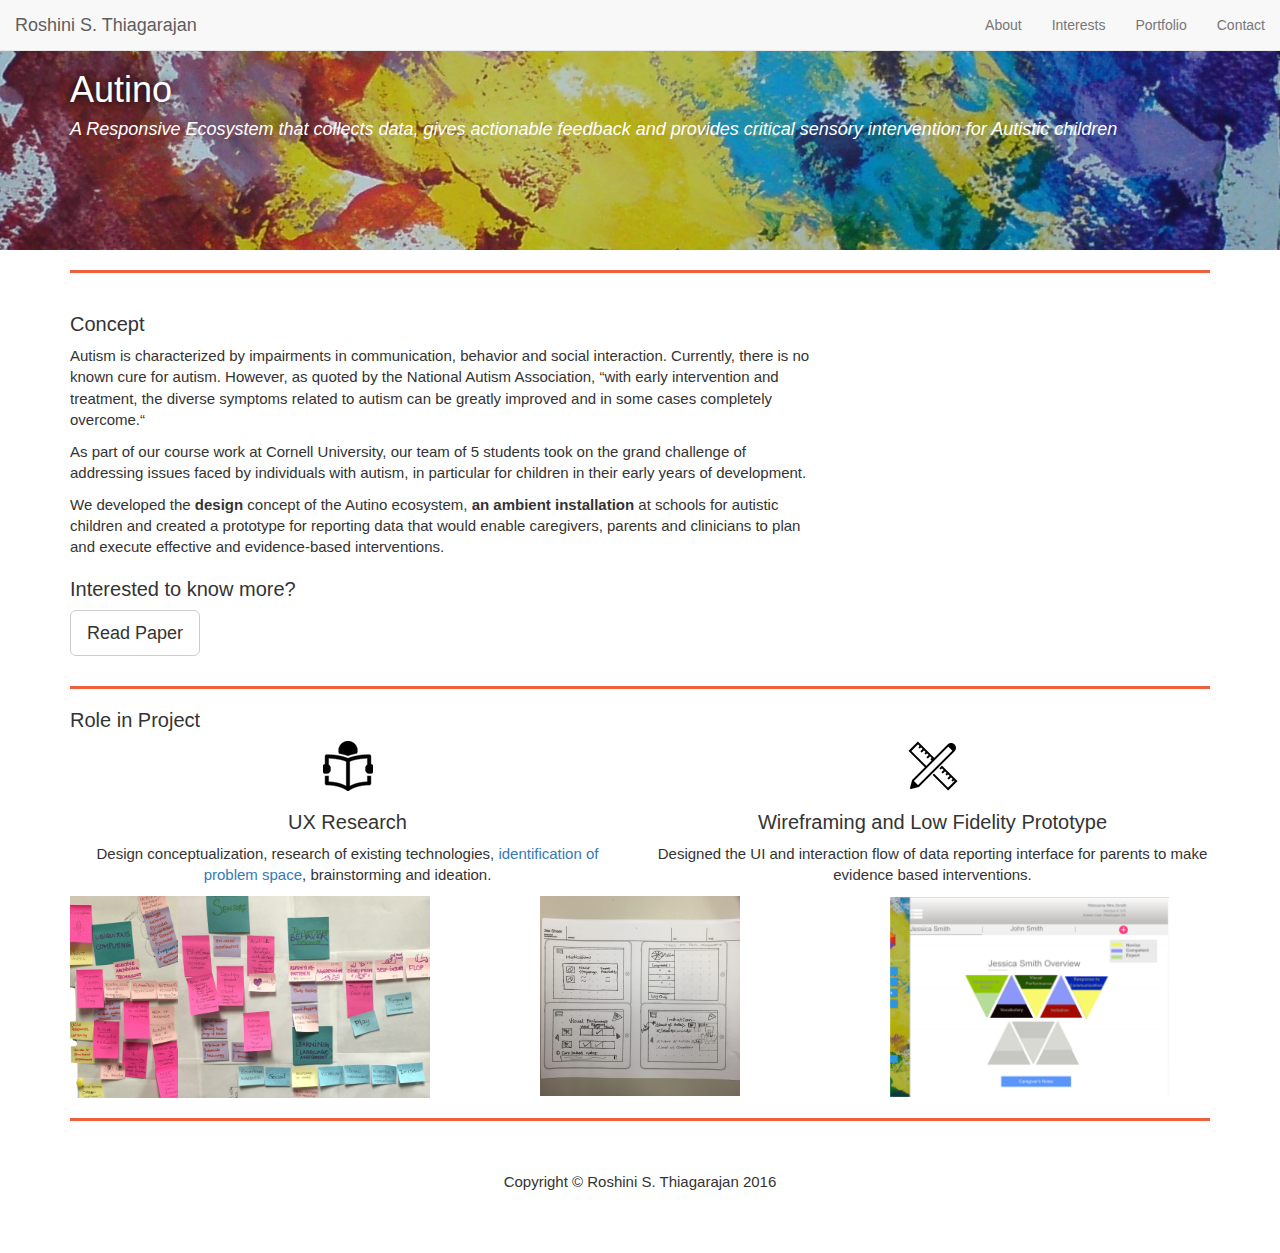
==== autino.html @ d45923f1 "issues with wireframe.jog resolved to sketch.jpg for auction.html" ====
<!DOCTYPE html>
<html lang="en">

<head>

    <meta charset="utf-8">
    <meta http-equiv="X-UA-Compatible" content="IE=edge">
    <meta name="viewport" content="width=device-width, initial-scale=1">
    <meta name="description" content="">
    <meta name="author" content="">

    <title>Autino</title>

    <!-- Bootstrap Core CSS -->
    <link href="css/bootstrap.min.css" rel="stylesheet">

    <!-- Custom CSS -->
    <link href="css/autino.css" rel="stylesheet">

    <!-- Plugin CSS -->
    <link rel="stylesheet" href="css/animate.min.css" type="text/css">


    <!-- HTML5 Shim and Respond.js IE8 support of HTML5 elements and media queries -->
    <!-- WARNING: Respond.js doesn't work if you view the page via file:// -->
    <!--[if lt IE 9]>
        <script src="https://oss.maxcdn.com/libs/html5shiv/3.7.0/html5shiv.js"></script>
        <script src="https://oss.maxcdn.com/libs/respond.js/1.4.2/respond.min.js"></script>
    <![endif]-->

</head>

<script src="js/wow.min.js"></script>
              <script>
              new WOW().init();
              </script>
<body>

    <!-- Navigation -->
    <nav id="mainNav" class="navbar navbar-default navbar-fixed-top">
        <div class="container-fluid">
            <!-- Brand and toggle get grouped for better mobile display -->
            <div class="navbar-header">
                <button type="button" class="navbar-toggle collapsed" data-toggle="collapse" data-target="#bs-example-navbar-collapse-1">
                    <span class="sr-only">Toggle navigation</span>
                    <span class="icon-bar"></span>
                    <span class="icon-bar"></span>
                    <span class="icon-bar"></span>
                </button>
                <a class="navbar-brand page-scroll" href="index.html">Roshini S. Thiagarajan</a>
            </div>

            <!-- Collect the nav links, forms, and other content for toggling -->
            <div class="collapse navbar-collapse" id="bs-example-navbar-collapse-1">
                <ul class="nav navbar-nav navbar-right">
                    <li>
                        <a class="page-scroll" href="index.html#about">About</a>
                    </li>
                    <li>
                        <a class="page-scroll" href="index.html#services">Interests</a>
                    </li>
                    <li>
                        <a class="page-scroll" href="index.html#portfolio">Portfolio</a>
                    </li>
                    <li>
                        <a class="page-scroll" href="index.html#contact">Contact</a>
                    </li>
                </ul>
            </div>
            <!-- /.navbar-collapse -->
        </div>
        <!-- /.container-fluid -->
    </nav>

    <!-- Image Background Page Header -->
    <!-- Note: The background image is set within the business-casual.css file. -->
    <header class="business-header">
        <div class="container">
            <div class="row">
                <div class="col-lg-12">
                    <h1 class="tagline">Autino</h1>
                    <h4 style= "color: white;"> A Responsive Ecosystem that collects data, gives actionable feedback and provides critical sensory intervention for Autistic children</h4>
                </div>
            </div>
        </div>
    </header>

    <!-- Page Content -->
    <div class="container">

        <hr>

        <div class="row">
            <div class="col-sm-8">
                <h2>Concept</h2>
                <p>Autism is characterized by impairments in communication, behavior and social interaction. Currently, there is no known cure for autism. However, as quoted by the National Autism Association, “with early intervention and treatment, the diverse symptoms related to autism can be greatly improved and in some cases completely overcome.“</p>
                <p>As part of our course work at Cornell University, our team of 5 students took on the grand challenge of addressing issues faced by individuals with autism, in particular for children in their early years of development.</p>
                <p>We developed the <b>design</b> concept of the Autino ecosystem, <b>an ambient installation</b> at schools for autistic children and created a prototype for reporting data that would enable caregivers, parents and clinicians to plan and execute effective and evidence-based interventions.</p>

                <h2>Interested to know more?</h2>
                <p>
                    <a class="btn btn-default btn-lg" href="https://drive.google.com/a/cornell.edu/file/d/0B59_p3Ojb1utakxlbmlwWnE3dnc/view">Read Paper</a>
                </p>
            </div>
            <div class="col-sm-4">

                    <iframe id="bg" height = "350" width = "350" src="https://www.youtube.com/embed/zXKN6rI7IVc" frameborder="0" allowfullscreen ></iframe>
            </div>
        </div>


        <!-- /.row -->

        <hr>
                
                <h2>Role in Project</h2>
            
        <div class="row">
            <div class="col-sm-6">
                <img class="img-responsive img-center wow bounceIn"  data-wow-delay=".2s" src="img/portfolio/Reading-104.png" alt="">
                <h3 >UX Research</h3>
                <p style="font-size:15px; text-align:center;">Design conceptualization, research of existing technologies, <a href="https://coggle.it/diagram/Vl3PD5zwfOgyE4Ck">identification of problem space</a>, brainstorming and ideation.</p>
               
            </div>
            <div class="col-sm-6">
                <img class="img-responsive img-center wow bounceIn" data-wow-delay=".2s" src="img/portfolio/Design-50.png" alt="">
                <h3>Wireframing and Low Fidelity Prototype </h3>
                <p style="font-size:15px; text-align:center;">Designed the UI and interaction flow of data reporting interface for parents to make evidence based interventions.</p>
                
            </div>
            <div >
                <div class="col-sm-4">
                     <img class="img-responsive img-center wow fadeIn" data-wow-delay=".1s"  width="400" height="300" data-wow-delay=".2s" src="img/portfolio/PostIts.jpg" alt="">
                </div>
                <div class="col-sm-4">
                    <img class="img-responsive img-center wow fadeIn" data-wow-delay=".1s" width="200" height="200" data-wow-delay=".2s" src="img/portfolio/sketch.jpg" alt="">
                </div>
                <div class="col-sm-4">
                    <img class="img-responsive img-center wow fadeIn" data-wow-delay=".1s" width="280" height="300" data-wow-delay=".2s" src="img/portfolio/LowFidelityPrototype.png" alt="">
                </div>
            </div>
            
             
        </div>
        <!-- /.row -->

        <hr>

        <!-- Footer -->
        <footer>
            <div class="row">
                <div class="col-lg-12 text-center">
                    <p>Copyright &copy; Roshini S. Thiagarajan 2016</p>
                </div>
            </div>
            <!-- /.row -->
        </footer>

    </div>
    <!-- /.container -->

    <!-- jQuery -->
    <script src="js/jquery.js"></script>

    <!-- Bootstrap Core JavaScript -->
    <script src="js/bootstrap.min.js"></script>

</body>

</html>
---- css/autino.css ----
/*!
 * Start Bootstrap - Business Frontpage HTML Template (http://startbootstrap.com)
 * Code licensed under the Apache License v2.0.
 * For details, see http://www.apache.org/licenses/LICENSE-2.0.
 */

body {
    padding-top: 50px; /* Required padding for .navbar-fixed-top. Remove if using .navbar-static-top. Change if height of navigation changes. */
}

/* Header Image Background - Change the URL below to your image path (example: ../images/background.jpg) */

.business-header {
    height: 200px;
    background-image: url(../img/portfolio/artwork1.jpg);
    -webkit-background-size: cover;
    -moz-background-size: cover;
    background-size: cover;
    -o-background-size: cover;
    background-position: 70% 50%; 
}

/* Customize the text color and shadow color and to optimize text legibility. */

.tagline {
    text-shadow: 0 0 10px #000;
    color: #fff;
}

.img-center {
    margin: 0 auto;
}

footer {
    margin: 50px 0;
}

p {
    font-size: 15px;
}

h2{
    font-size: 20px;
}

h3{
    font-size: 20px;
    text-align: center;
}
h4{
    color: #ccc;
    font-style: italic;
}

hr {
    border-color: #f05f40;
    border-width: 3px;
}
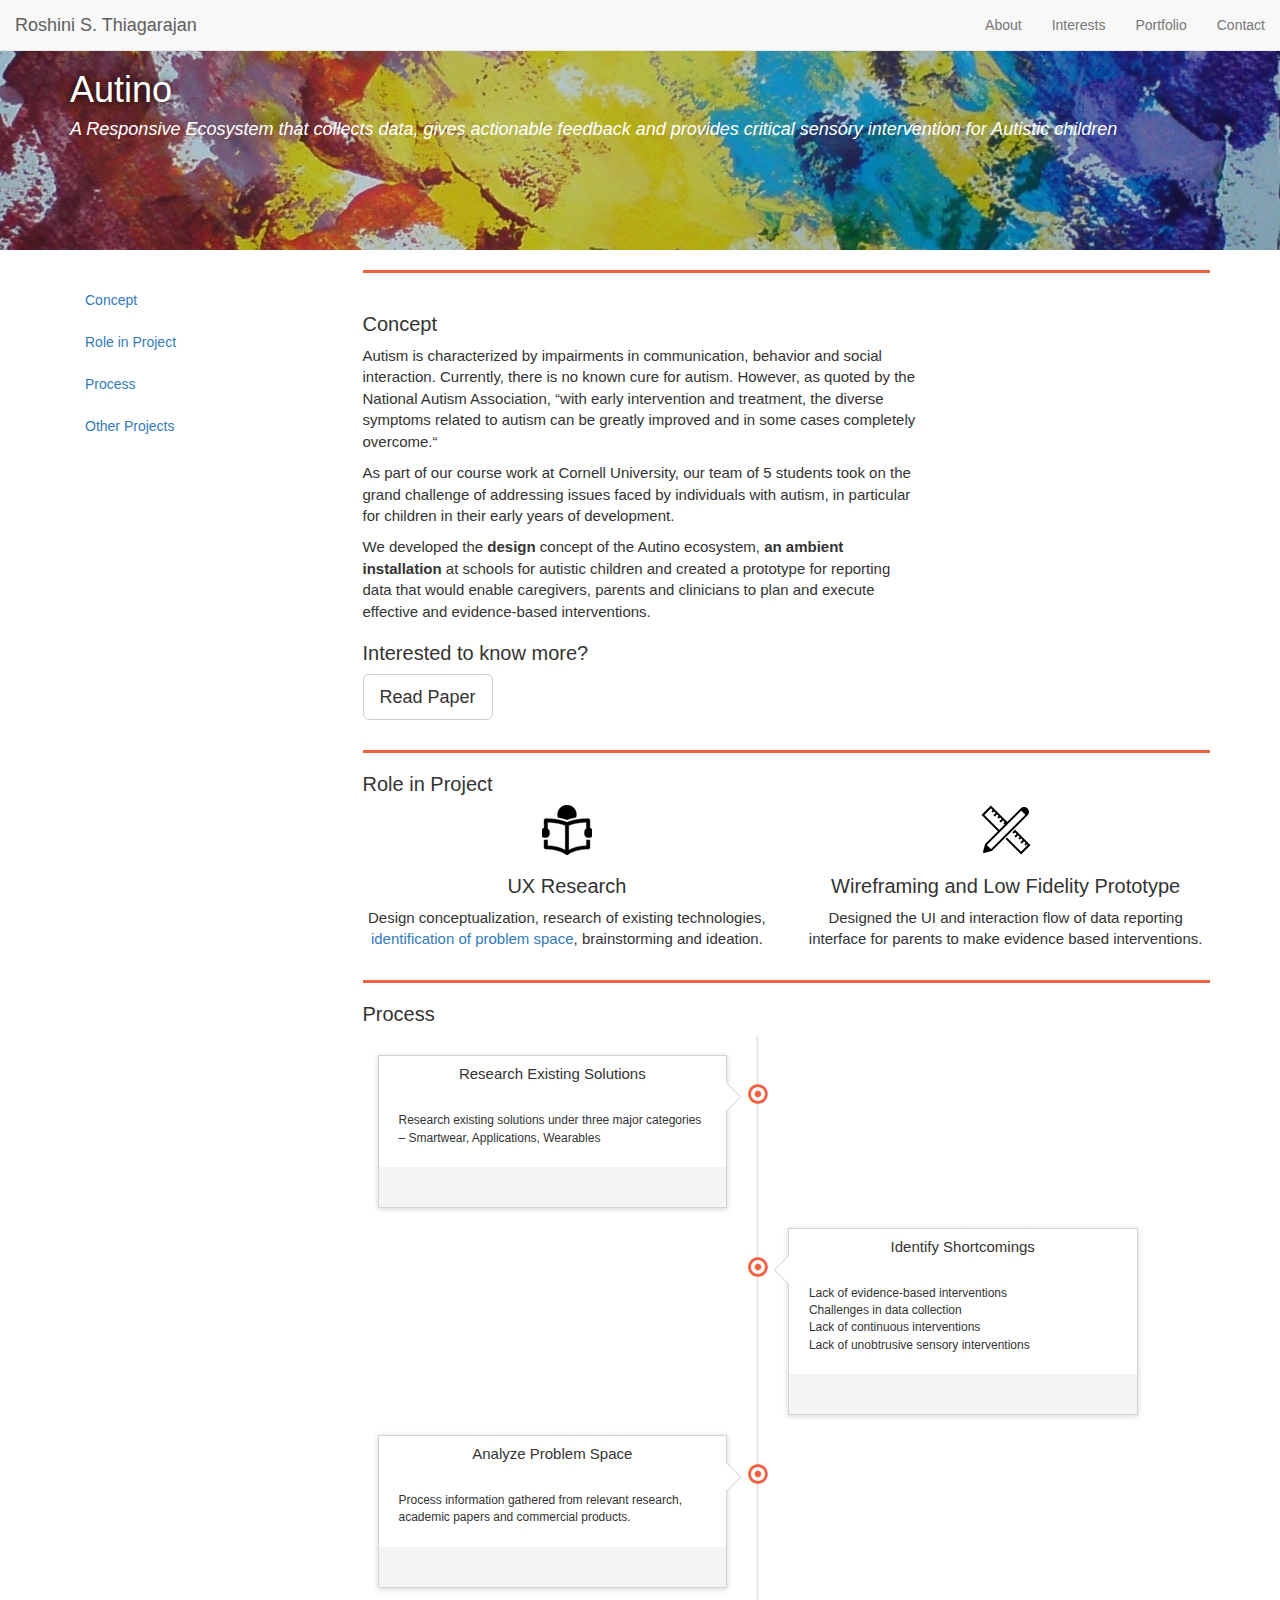
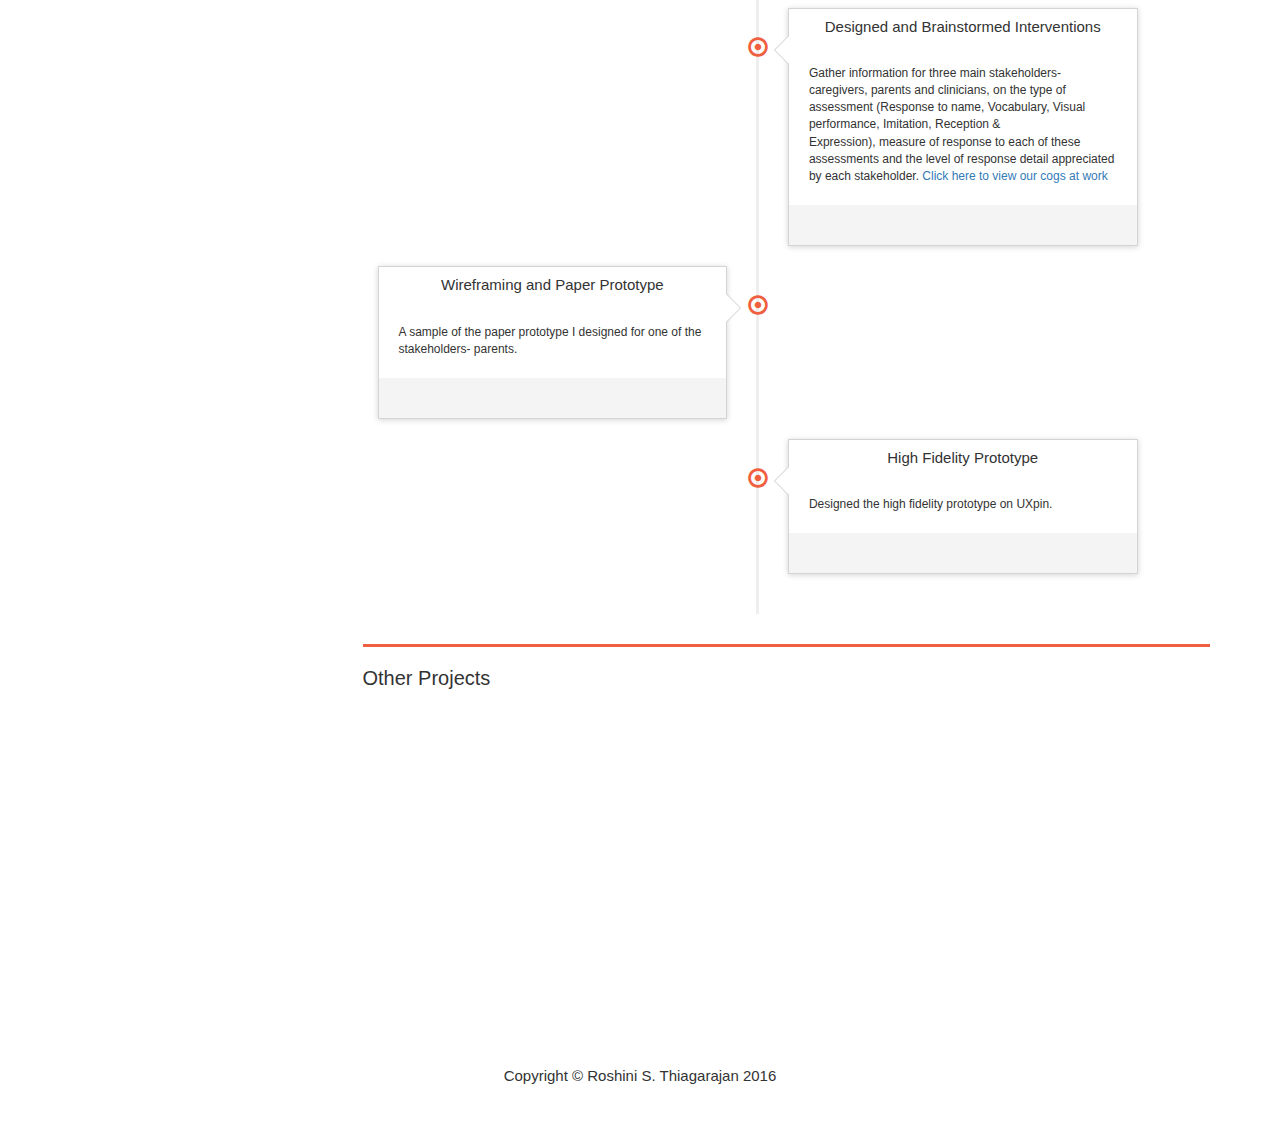
==== commit ea23e376: "Final Changes" ====
--- a/autino.html
+++ b/autino.html
@@ -20,7 +20,7 @@
     <!-- Plugin CSS -->
     <link rel="stylesheet" href="css/animate.min.css" type="text/css">
 
-
+    <link href="css/styles.css" rel="stylesheet">
     <!-- HTML5 Shim and Respond.js IE8 support of HTML5 elements and media queries -->
     <!-- WARNING: Respond.js doesn't work if you view the page via file:// -->
     <!--[if lt IE 9]>
@@ -85,36 +85,42 @@
         </div>
     </header>
 
-    <!-- Page Content -->
-    <div class="container">
-
+ <!--main-->
+<div class="container">
+    <div class="row">
+      <!--left-->
+      <div class="col-md-3" id="leftCol">
+        <ul class="nav nav-stacked" id="sidebar">
+          <li><a href="#sec0">Concept</a></li>
+          <li><a href="#sec1">Role in Project</a></li>
+          <li><a href="#sec2">Process</a></li>
+          <li><a href="#sec3">Other Projects</a></li>
+        </ul>
+      </div><!--/left-->
+      
+      <!--right-->
+      <div class="col-md-9">
         <hr>
-
         <div class="row">
             <div class="col-sm-8">
-                <h2>Concept</h2>
-                <p>Autism is characterized by impairments in communication, behavior and social interaction. Currently, there is no known cure for autism. However, as quoted by the National Autism Association, “with early intervention and treatment, the diverse symptoms related to autism can be greatly improved and in some cases completely overcome.“</p>
-                <p>As part of our course work at Cornell University, our team of 5 students took on the grand challenge of addressing issues faced by individuals with autism, in particular for children in their early years of development.</p>
-                <p>We developed the <b>design</b> concept of the Autino ecosystem, <b>an ambient installation</b> at schools for autistic children and created a prototype for reporting data that would enable caregivers, parents and clinicians to plan and execute effective and evidence-based interventions.</p>
-
-                <h2>Interested to know more?</h2>
-                <p>
-                    <a class="btn btn-default btn-lg" href="https://drive.google.com/a/cornell.edu/file/d/0B59_p3Ojb1utakxlbmlwWnE3dnc/view">Read Paper</a>
-                </p>
-            </div>
-            <div class="col-sm-4">
-
-                    <iframe id="bg" height = "350" width = "350" src="https://www.youtube.com/embed/zXKN6rI7IVc" frameborder="0" allowfullscreen ></iframe>
-            </div>
-        </div>
-
-
-        <!-- /.row -->
-
+                    <h2 id = "sec0">Concept</h2>
+                    <p>Autism is characterized by impairments in communication, behavior and social interaction. Currently, there is no known cure for autism. However, as quoted by the National Autism Association, “with early intervention and treatment, the diverse symptoms related to autism can be greatly improved and in some cases completely overcome.“</p>
+                    <p>As part of our course work at Cornell University, our team of 5 students took on the grand challenge of addressing issues faced by individuals with autism, in particular for children in their early years of development.</p>
+                    <p>We developed the <b>design</b> concept of the Autino ecosystem, <b>an ambient installation</b> at schools for autistic children and created a prototype for reporting data that would enable caregivers, parents and clinicians to plan and execute effective and evidence-based interventions.</p>
+
+                    <h2>Interested to know more?</h2>
+                    <p>
+                        <a class="btn btn-default btn-lg" href="https://drive.google.com/a/cornell.edu/file/d/0B59_p3Ojb1utakxlbmlwWnE3dnc/view">Read Paper</a>
+                    </p>
+                </div>
+                <div class="col-sm-4">
+
+                        <iframe id="bg" height = "250" width = "250" src="https://www.youtube.com/embed/zXKN6rI7IVc" frameborder="0" allowfullscreen ></iframe>
+                </div>
+            </div>
         <hr>
-                
-                <h2>Role in Project</h2>
-            
+    
+        <h2 id="sec1">Role in Project</h2>
         <div class="row">
             <div class="col-sm-6">
                 <img class="img-responsive img-center wow bounceIn"  data-wow-delay=".2s" src="img/portfolio/Reading-104.png" alt="">
@@ -128,7 +134,7 @@
                 <p style="font-size:15px; text-align:center;">Designed the UI and interaction flow of data reporting interface for parents to make evidence based interventions.</p>
                 
             </div>
-            <div >
+<!--             <div >
                 <div class="col-sm-4">
                      <img class="img-responsive img-center wow fadeIn" data-wow-delay=".1s"  width="400" height="300" data-wow-delay=".2s" src="img/portfolio/PostIts.jpg" alt="">
                 </div>
@@ -138,15 +144,228 @@
                 <div class="col-sm-4">
                     <img class="img-responsive img-center wow fadeIn" data-wow-delay=".1s" width="280" height="300" data-wow-delay=".2s" src="img/portfolio/LowFidelityPrototype.png" alt="">
                 </div>
-            </div>
-            
-             
-        </div>
-        <!-- /.row -->
-
+            </div> -->
+        </div>
+        
         <hr>
-
-        <!-- Footer -->
+        
+        <h2 id="sec2">Process</h2>
+
+        <div class="container">
+    <ul class="timeline col-sm-8">
+        <li>
+
+          <div class="timeline-badge primary"><a><i class="glyphicon glyphicon-record" rel="tooltip" title="11 hours ago via Twitter" id=""></i></a></div>
+          <div class="timeline-panel">
+            <div class="timeline-heading">
+                <h5>Research Existing Solutions</h5>
+            </div>
+            <div class="timeline-body">
+              <p style = "font-size: 12px;">Research existing solutions under three major categories – Smartwear, Applications, Wearables</p>
+              
+            </div>
+            
+            <div class="timeline-footer">
+            </div>
+          </div>
+
+          <div class="col-xs-12 col-sm-6 col-lg-6">
+             <img src="img/autino/Existing-Tech.jpg" class="img-responsive wow bounceInRight " data-wow-delay=".2s" alt="" style="PADDING-LEFT: 51px; PADDING-RIGHT: 5px; PADDING-TOP: 5px; PADDING-BOTTOM: 5px">
+        </div>
+        
+        </li>
+        
+        <li  class="timeline-inverted">
+          <div class="timeline-badge primary"><a><i class="glyphicon glyphicon-record invert" rel="tooltip" title="11 hours ago via Twitter" id=""></i></a></div>
+          <div class="timeline-panel">
+            <div class="timeline-heading">
+              <h5>Identify Shortcomings</h5>
+              
+            </div>
+            <div class="timeline-body">
+              <p style = "font-size: 12px;">Lack of evidence-based interventions <br>
+                    Challenges in data collection<br>
+                    Lack of continuous interventions<br>
+                    Lack of unobtrusive sensory interventions</p>
+            </div>
+            
+            <div class="timeline-footer">
+            </div>
+          </div>
+        </li>
+        <li>
+          <div class="timeline-badge primary"><a><i class="glyphicon glyphicon-record" rel="tooltip" title="11 hours ago via Twitter" id=""></i></a></div>
+          <div class="timeline-panel">
+            <div class="timeline-heading">
+              <h5>Analyze Problem Space</h5>
+              
+            </div>
+            <div class="timeline-body">
+              <p style = "font-size: 12px;">Process information gathered from relevant research, academic papers and commercial products.
+            </p>
+              
+            </div>
+            
+            <div class="timeline-footer">
+            </div>
+          </div>
+          <div class="col-xs-12 col-sm-6 col-lg-6">
+             <img src="img/autino/Brainstorm.jpg" class="img-responsive wow bounceInRight " data-wow-delay=".2s" alt="" style="PADDING-LEFT: 51px; PADDING-RIGHT: 5px; PADDING-TOP: 5px; PADDING-BOTTOM: 5px">
+        </div>
+        </li>
+        
+        <li  class="timeline-inverted">
+ 
+          <div class="timeline-badge primary"><a><i class="glyphicon glyphicon-record invert" rel="tooltip" title="11 hours ago via Twitter" id=""></i></a></div>
+          <div class="timeline-panel">
+            <div class="timeline-heading">
+              <h5>Designed and Brainstormed Interventions</h5>
+              
+            </div>
+            <div class="timeline-body">
+              <p style = "font-size: 12px;">Gather information for three main stakeholders- caregivers, parents and clinicians, on the type of assessment (Response to name, Vocabulary, Visual performance, Imitation, Reception &amp; Expression),&nbsp;measure of response to each of these assessments and the level of response detail appreciated by&nbsp;each stakeholder. <a href="https://coggle.it/diagram/Vl3PD5zwfOgyE4Ck" target="_blank">Click here to view our cogs at work</a></p>
+              
+            </div>
+            
+            <div class="timeline-footer">
+            </div>
+          </div>
+
+        </li>
+        <li>
+          <div class="timeline-badge primary"><a><i class="glyphicon glyphicon-record" rel="tooltip" title="11 hours ago via Twitter" id=""></i></a></div>
+          <div class="timeline-panel">
+            <div class="timeline-heading">
+              <h5>Wireframing and Paper Prototype</h5>
+            </div>
+            <div class="timeline-body">
+              <p style = "font-size: 12px;">A sample of the paper prototype I designed for one of the stakeholders- parents.</p>
+            </div>
+            
+            <div class="timeline-footer">
+            </div>
+          </div>
+          <div class="col-xs-12 col-sm-6 col-lg-6">
+             <img src="img/autino/Wireframe.jpg" class="img-responsive wow bounceInRight " data-wow-delay=".2s" alt="" style="PADDING-LEFT: 51px; PADDING-RIGHT: 5px; PADDING-TOP: 5px; PADDING-BOTTOM: 5px">
+        </div>
+        </li>
+
+         <li  class="timeline-inverted">
+ 
+          <div class="timeline-badge primary"><a><i class="glyphicon glyphicon-record invert" rel="tooltip" title="11 hours ago via Twitter" id=""></i></a></div>
+          <div class="timeline-panel">
+            <div class="timeline-heading">
+              <h5>High Fidelity Prototype</h5>
+              
+            </div>
+            <div class="timeline-body">
+              <p style = "font-size: 12px;">Designed the high fidelity prototype on UXpin.</p>
+              
+            </div>
+            
+            <div class="timeline-footer">
+            </div>
+          </div>
+
+          <div class="col-xs-12 col-sm-6 col-lg-6">
+             <img src="img/autino/Parents01.png" class="img-responsive wow bounceInRight " data-wow-delay=".2s" alt="" style="PADDING-LEFT: 51px; PADDING-RIGHT: 30px; PADDING-TOP: 5px; PADDING-BOTTOM: 5px">
+        </div>
+
+        </li>
+        
+    </ul>
+</div>
+        
+        <hr>
+        
+        <h2 id="sec3">Other Projects</h2>
+       <div class="container-fluid">
+            <div class="row no-gutter">
+                <div class="col-xs-4 col-sm-4 col-md-4 col-lg-4">
+                    <a href="energySense.html" class="portfolio-box">
+                        <img  src="img/portfolio/Logo.png" class="img-responsive wow fadeIn" data-wow-delay=".1s"alt="">
+                        <div class="portfolio-box-caption">
+                            <div class="portfolio-box-caption-content">
+                                <div class="project-category text-faded" style = "font-size: 15px;">
+                                    iOS Development
+                                </div>
+                                <div class="project-name" style = "font-size: 15px;">
+                                    Energy Sense
+                                </div>
+                            </div>
+                        </div>
+                    </a>
+                </div>
+                <div class="col-xs-4 col-sm-4 col-md-4 col-lg-4">
+                    <a href="ffsiYoutube.html" class="portfolio-box">
+                        <img height="100" src="img/portfolio/YouTube-logo-full_color.png" class="img-responsive wow fadeIn" data-wow-delay=".1s" alt="">
+                        <div class="portfolio-box-caption">
+                            <div class="portfolio-box-caption-content">
+                                <div class="project-category text-faded" style = "font-size: 15px;">
+                                    UX Research
+                                </div>
+                                <div class="project-name" style = "font-size: 15px;">
+                                    Analysis of Youtube
+                                </div>
+                            </div>
+                        </div>
+                    </a>
+                </div>
+                
+                <div class="col-xs-4 col-sm-4 col-md-4 col-lg-4">
+                    <a href="moonlight.html" class="portfolio-box">
+                        <img height="100" src="img/portfolio/moonlightProj.png" class="img-responsive wow fadeIn" data-wow-delay=".1s" alt="">
+                        <div class="portfolio-box-caption">
+                            <div class="portfolio-box-caption-content">
+                                <div class="project-category text-faded" style = "font-size: 15px;">
+                                    Android Development
+                                </div>
+                                <div class="project-name" style = "font-size: 15px;">
+                                    Moonlight
+                                </div>
+                            </div>
+                        </div>
+                    </a>
+                </div>
+                <div class="col-xs-4 col-sm-4 col-md-4 col-lg-4">
+                    <a href="autino.html" class="portfolio-box">
+                        <img height="100"src="img/portfolio/AutinoLogo.png" class="img-responsive wow fadeIn displayed" data-wow-delay=".1s" alt="">
+                        <div class="portfolio-box-caption">
+                            <div class="portfolio-box-caption-content">
+                                <div class="project-category text-faded" style = "font-size: 15px;">
+                                    UI/UX Design and Research
+                                </div>
+                                <div class="project-name" style = "font-size: 15px;">
+                                    Autino
+                                </div>
+                            </div>
+                        </div>
+                    </a>
+                </div>
+                 <div class="col-xs-4 col-sm-4 col-md-4 col-lg-4">
+                    <a href="sats.html" class="portfolio-box">
+                        <img height="100"src="img/portfolio/SATSimage.png" class="img-responsive wow fadeIn" data-wow-delay=".1s" alt="" >
+                        <div class="portfolio-box-caption">
+                            <div class="portfolio-box-caption-content">
+                                <div class="project-category text-faded" style = "font-size: 15px;">
+                                    Web Development
+                                </div>
+                                <div class="project-name" style = "font-size: 15px;">
+                                    SATS
+                                </div>
+                            </div>
+                        </div>
+                    </a>
+                </div>
+            </div>
+        </div>
+    </section>
+
+        
+
+        </div><!--/right-->
+    </div><!--/row-->
+    <!-- Footer -->
         <footer>
             <div class="row">
                 <div class="col-lg-12 text-center">
@@ -155,16 +374,13 @@
             </div>
             <!-- /.row -->
         </footer>
-
-    </div>
-    <!-- /.container -->
-
-    <!-- jQuery -->
-    <script src="js/jquery.js"></script>
-
-    <!-- Bootstrap Core JavaScript -->
-    <script src="js/bootstrap.min.js"></script>
-
-</body>
-
+</div><!--/container-->
+
+
+
+    <!-- script references -->
+        <script src="//ajax.googleapis.com/ajax/libs/jquery/2.0.2/jquery.min.js"></script>
+        <script src="js/bootstrap.min.js"></script>
+        <script src="js/scripts.js"></script>
+    </body>
 </html>
--- a/css/autino.css
+++ b/css/autino.css
@@ -51,7 +51,11 @@
     color: #ccc;
     font-style: italic;
 }
-
+h5{
+    font-size: 20px;
+    text-align: center;
+    font-size: 15px;
+}
 hr {
     border-color: #f05f40;
     border-width: 3px;
--- a/css/styles.css
+++ b/css/styles.css
@@ -0,0 +1,333 @@
+/*
+A Bootstrap 3.1 affix sidebar template
+from http://bootply.com
+
+This CSS code should follow the 'bootstrap.css'
+in your HTML file.
+
+license: MIT
+author: bootply.com
+*/
+
+body {
+ padding-top:50px;
+}
+
+#masthead { 
+ min-height:250px;
+}
+
+#masthead h1 {
+ font-size: 30px;
+ line-height: 1;
+ padding-top:20px;
+}
+
+#masthead .well {
+ margin-top:8%;
+}
+
+@media screen and (min-width: 768px) {
+  #masthead h1 {
+    font-size: 50px;
+  }
+}
+
+.navbar-bright {
+ background-color:#111155;
+ color:#fff;
+}
+
+.affix-top,.affix{
+ position: static;
+}
+
+@media (min-width: 979px) {
+  #sidebar.affix-top {
+    position: static;
+  	margin-top:30px;
+  	width:228px;
+  }
+  
+  #sidebar.affix {
+    position: fixed;
+    top:70px;
+    width:228px;
+  }
+}
+
+#sidebar li.active {
+  border:0 #eee solid;
+  border-right-width:5px;
+}
+
+.timeline {
+  list-style: none;
+  padding: 20px 0 20px;
+  position: relative;
+}
+.timeline:before {
+  top: 0;
+  bottom: 0;
+  position: absolute;
+  content: " ";
+  width: 3px;
+  background-color: #eeeeee;
+  left: 50%;
+  margin-left: -1.5px;
+}
+.timeline > li {
+  margin-bottom: 20px;
+  position: relative;
+}
+.timeline > li:before,
+.timeline > li:after {
+  content: " ";
+  display: table;
+}
+.timeline > li:after {
+  clear: both;
+}
+.timeline > li:before,
+.timeline > li:after {
+  content: " ";
+  display: table;
+}
+.timeline > li:after {
+  clear: both;
+}
+.timeline > li > .timeline-panel {
+  width: 46%;
+  float: left;
+  border: 1px solid #d4d4d4;
+  /*border-radius: 2px;*/
+  /*padding: 20px;*/
+  position: relative;
+  -webkit-box-shadow: 0 1px 6px rgba(0, 0, 0, 0.175);
+  box-shadow: 0 1px 6px rgba(0, 0, 0, 0.175);
+}
+
+.timeline > li > .timeline-panel:before {
+  position: absolute;
+  top: 26px;
+  right: -15px;
+  display: inline-block;
+  border-top: 15px solid transparent;
+  border-left: 15px solid #ccc;
+  border-right: 0 solid #ccc;
+  border-bottom: 15px solid transparent;
+  content: " ";
+}
+.timeline > li > .timeline-panel:after {
+  position: absolute;
+  top: 27px;
+  right: -14px;
+  display: inline-block;
+  border-top: 14px solid transparent;
+  border-left: 14px solid #fff;
+  border-right: 0 solid #fff;
+  border-bottom: 14px solid transparent;
+  content: " ";
+}
+.timeline > li > .timeline-badge {
+  color: #f05f40;
+  width: 24px;
+  height: 24px;
+  line-height: 50px;
+  font-size: 1.4em;
+  text-align: center;
+  position: absolute;
+  top: 16px;
+  left: 50%;
+  margin-left: -12px;
+  /*background-color: #999999;*/
+  z-index: 100;
+  /*
+  border-top-right-radius: 50%;
+  border-top-left-radius: 50%;
+  border-bottom-right-radius: 50%;
+  border-bottom-left-radius: 50%;
+  */
+}
+.timeline > li.timeline-inverted > .timeline-panel {
+  float: right;
+}
+.timeline > li.timeline-inverted > .timeline-panel:before {
+  border-left-width: 0;
+  border-right-width: 15px;
+  left: -15px;
+  right: auto;
+}
+.timeline > li.timeline-inverted > .timeline-panel:after {
+  border-left-width: 0;
+  border-right-width: 14px;
+  left: -14px;
+  right: auto;
+}
+.timeline-badge > a {
+  color: #f05f40 !important;
+}
+.timeline-badge a:hover {
+  color: #FF531F !important;
+}
+.timeline-title {
+  margin-top: 0;
+  color: inherit;
+}
+.timeline-body > p,
+.timeline-body > ul {
+    padding:20px;
+    margin-bottom: 0;
+}
+.timeline-body > p + p {
+  margin-top: 5px;
+}
+.timeline-footer{
+    padding:20px;
+    background-color:#f4f4f4;
+}
+.timeline-footer > a{
+    cursor: pointer;
+    text-decoration: none;
+}
+.tooltip{
+
+    position:absolute;
+    z-index:1020;
+    display:block;
+    visibility:visible;
+    padding:5px;
+    font-size:11px;
+    opacity:0;
+    filter:alpha(opacity=0);
+    
+}
+.tooltip.in{
+    /*opacity:0;
+    filter:alpha(opacity=80);*/
+    
+}
+.tooltip.top{
+    margin-top:-2px;
+}
+.tooltip.right{
+    margin-left:2px;
+}
+.tooltip.bottom{
+    margin-top:2px;
+}
+.tooltip.left{
+    margin-left:-2px;
+}
+.tooltip.top .tooltip-arrow{
+    bottom:0;
+    left:0;
+    margin-left:0;
+    border-left:0 solid transparent;
+    border-right:5px solid transparent;
+    border-top:0 solid #000;
+}
+.tooltip.left .tooltip-arrow{
+    bottom:0;
+    left:0;
+    margin-left:0;
+    border-left:0 solid transparent;
+    border-right:5px solid transparent;
+    border-top:0 solid #000;
+}
+.tooltip.bottom .tooltip-arrow{
+    bottom:0;
+    left:0;
+    margin-left:0;
+    border-left:0 solid transparent;
+    border-right:5px solid transparent;
+    border-top:0 solid #000;
+}
+.tooltip.right .tooltip-arrow{
+    bottom:0;
+    left:0;
+    margin-left:0;
+    border-left:0 solid transparent;
+    border-right:5px solid transparent;
+    border-top:0 solid #000;
+}
+.tooltip-inner{
+    width:200px;
+    padding:3px 8px;
+    color:#fff;
+    text-align:center;
+    text-decoration:none;
+    background-color:#FF531F;
+    -webkit-border-radius:0px;
+    -moz-border-radius:0px;
+    border-radius:0px;
+}
+.tooltip-arrow{
+    position:absolute;
+    width:0;
+    height:0;
+}
+
+.service-box p {
+    margin-bottom: 0;
+}
+
+.portfolio-box {
+    display: block;
+    position: relative;
+    margin: 0 auto;
+    max-width: 650px;
+}
+
+.portfolio-box .portfolio-box-caption {
+    display: block;
+    position: absolute;
+    bottom: 0;
+    width: 100%;
+    height: 100%;
+    text-align: center;
+    color: #fff;
+    opacity: 0;
+    background: rgba(240,95,64,.9);
+    -webkit-transition: all .35s;
+    -moz-transition: all .35s;
+    transition: all .35s;
+}
+
+.portfolio-box .portfolio-box-caption .portfolio-box-caption-content {
+    position: absolute;
+    top: 50%;
+    width: 100%;
+    text-align: center;
+    transform: translateY(-50%);
+}
+
+.portfolio-box .portfolio-box-caption .portfolio-box-caption-content .project-category,
+.portfolio-box .portfolio-box-caption .portfolio-box-caption-content .project-name {
+    padding: 0 15px;
+    font-family: 'Open Sans','Helvetica Neue',Arial,sans-serif;
+}
+
+.portfolio-box .portfolio-box-caption .portfolio-box-caption-content .project-category {
+    text-transform: uppercase;
+    font-size: 10px;
+    font-weight: 600;
+}
+
+.portfolio-box .portfolio-box-caption .portfolio-box-caption-content .project-name {
+    font-size: 18px;
+}
+
+.portfolio-box:hover .portfolio-box-caption {
+    opacity: 1;
+}
+
+@media(min-width:768px) {
+    .portfolio-box .portfolio-box-caption .portfolio-box-caption-content .project-category {
+        font-size: 16px;
+    }
+
+    .portfolio-box .portfolio-box-caption .portfolio-box-caption-content .project-name {
+        font-size: 22px;
+    }
+}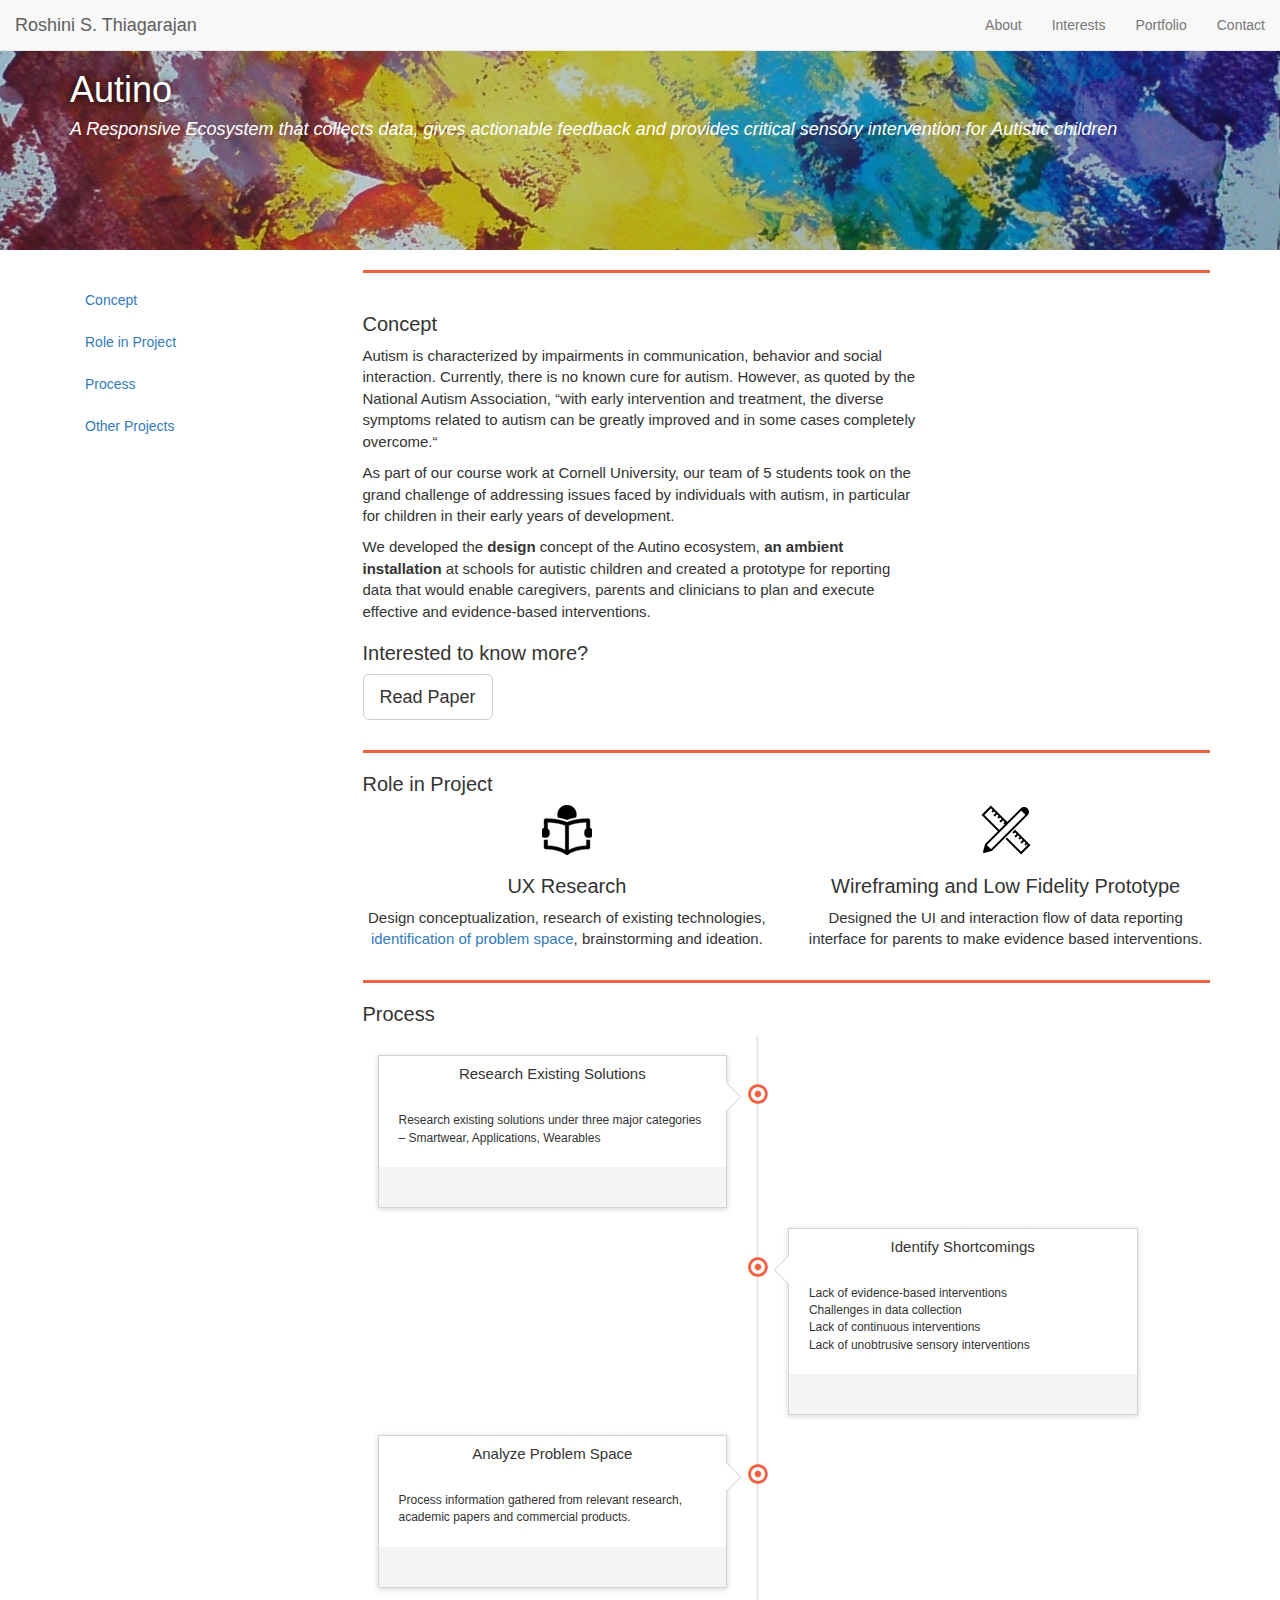
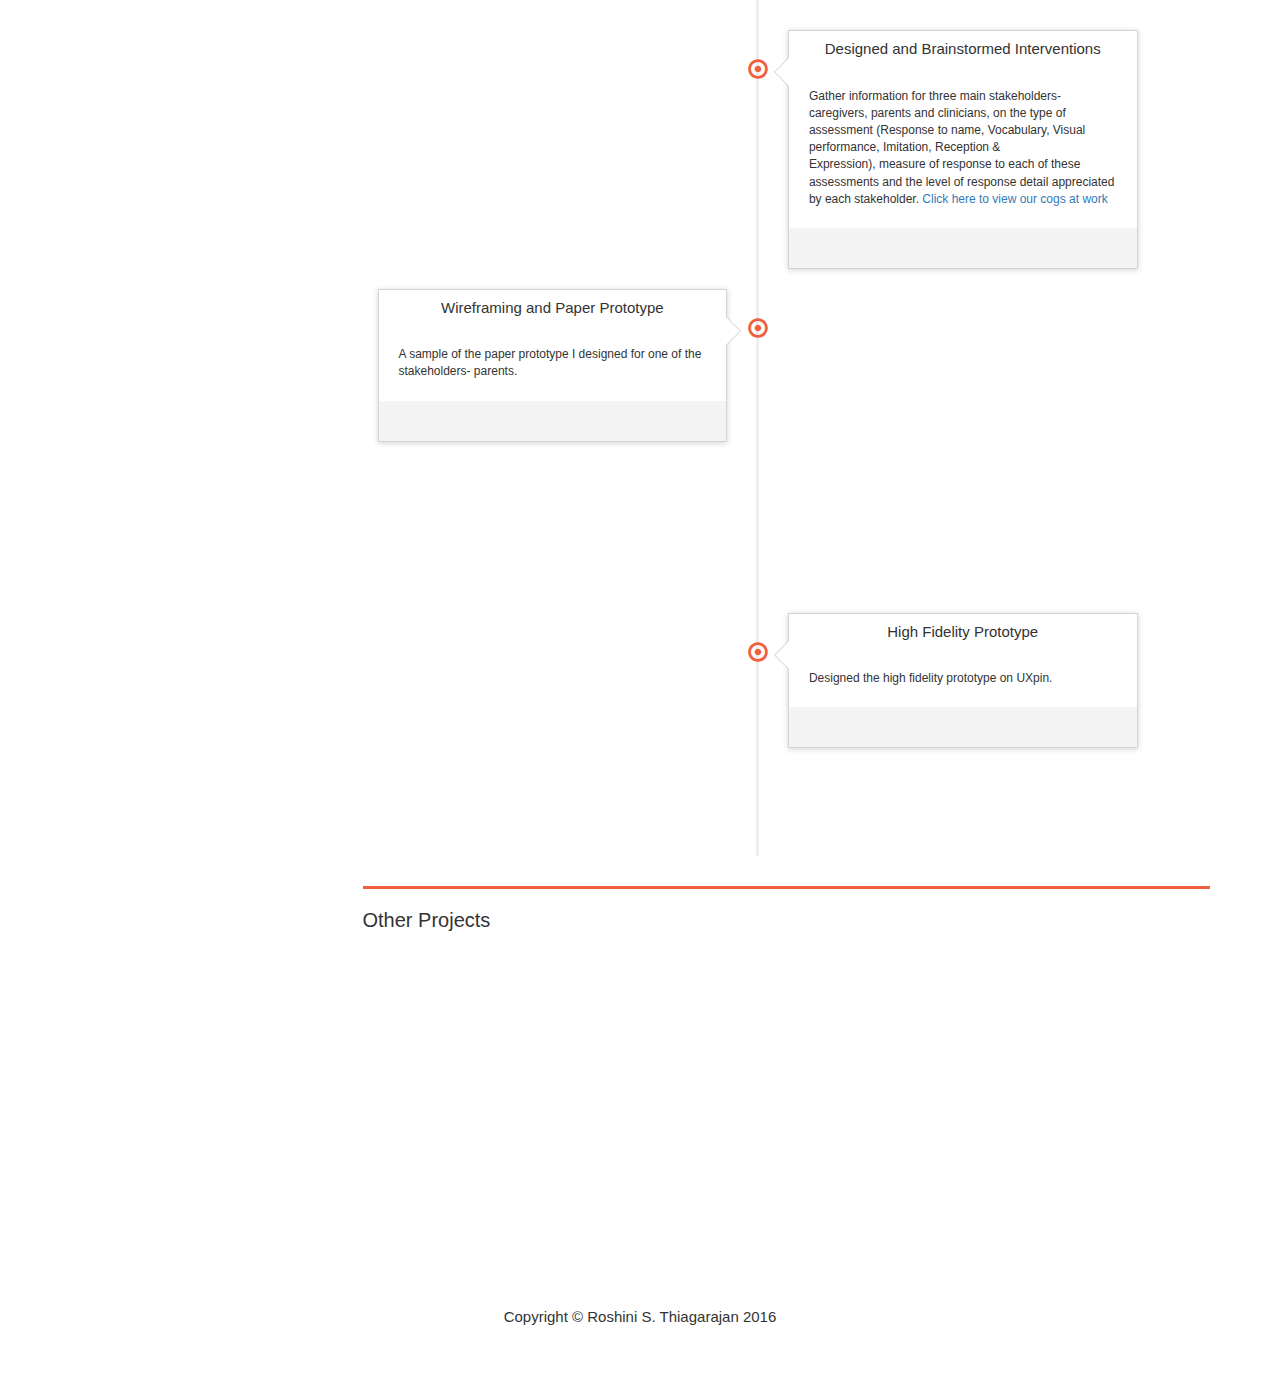
==== commit 475b9797: "autino to Autino" ====
--- a/autino.html
+++ b/autino.html
@@ -170,7 +170,7 @@
           </div>
 
           <div class="col-xs-12 col-sm-6 col-lg-6">
-             <img src="img/autino/Existing-Tech.jpg" class="img-responsive wow bounceInRight " data-wow-delay=".2s" alt="" style="PADDING-LEFT: 51px; PADDING-RIGHT: 5px; PADDING-TOP: 5px; PADDING-BOTTOM: 5px">
+             <img src="img/Autino/Existing-Tech.jpg" class="img-responsive wow bounceInRight " data-wow-delay=".2s" alt="" style="PADDING-LEFT: 51px; PADDING-RIGHT: 5px; PADDING-TOP: 5px; PADDING-BOTTOM: 5px">
         </div>
         
         </li>
@@ -210,7 +210,7 @@
             </div>
           </div>
           <div class="col-xs-12 col-sm-6 col-lg-6">
-             <img src="img/autino/Brainstorm.jpg" class="img-responsive wow bounceInRight " data-wow-delay=".2s" alt="" style="PADDING-LEFT: 51px; PADDING-RIGHT: 5px; PADDING-TOP: 5px; PADDING-BOTTOM: 5px">
+             <img src="img/Autino/Brainstorm.jpg" class="img-responsive wow bounceInRight " data-wow-delay=".2s" alt="" style="PADDING-LEFT: 51px; PADDING-RIGHT: 5px; PADDING-TOP: 5px; PADDING-BOTTOM: 5px">
         </div>
         </li>
         
@@ -246,7 +246,7 @@
             </div>
           </div>
           <div class="col-xs-12 col-sm-6 col-lg-6">
-             <img src="img/autino/Wireframe.jpg" class="img-responsive wow bounceInRight " data-wow-delay=".2s" alt="" style="PADDING-LEFT: 51px; PADDING-RIGHT: 5px; PADDING-TOP: 5px; PADDING-BOTTOM: 5px">
+             <img src="img/Autino/Wireframe.jpg" class="img-responsive wow bounceInRight " data-wow-delay=".2s" alt="" style="PADDING-LEFT: 51px; PADDING-RIGHT: 5px; PADDING-TOP: 5px; PADDING-BOTTOM: 5px">
         </div>
         </li>
 
@@ -268,7 +268,7 @@
           </div>
 
           <div class="col-xs-12 col-sm-6 col-lg-6">
-             <img src="img/autino/Parents01.png" class="img-responsive wow bounceInRight " data-wow-delay=".2s" alt="" style="PADDING-LEFT: 51px; PADDING-RIGHT: 30px; PADDING-TOP: 5px; PADDING-BOTTOM: 5px">
+             <img src="img/Autino/Parents01.png" class="img-responsive wow bounceInRight " data-wow-delay=".2s" alt="" style="PADDING-LEFT: 51px; PADDING-RIGHT: 30px; PADDING-TOP: 5px; PADDING-BOTTOM: 5px">
         </div>
 
         </li>
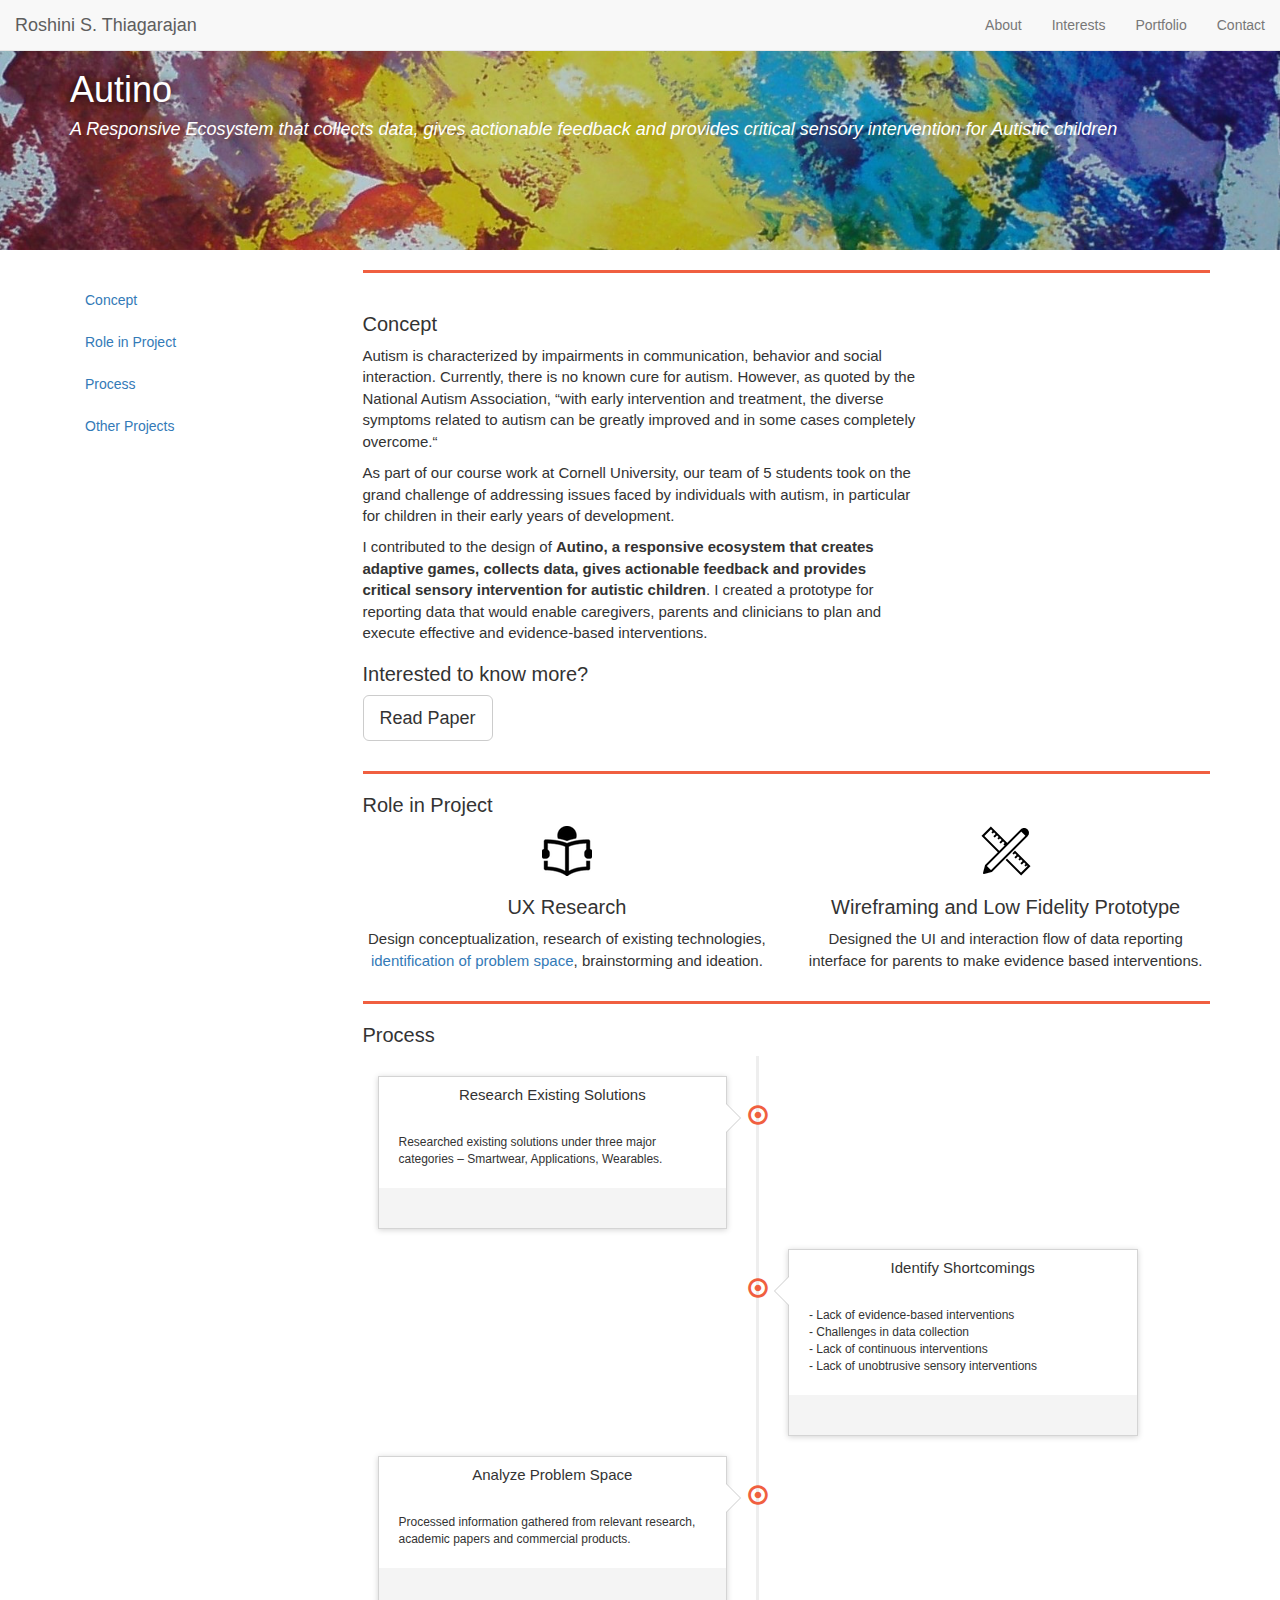
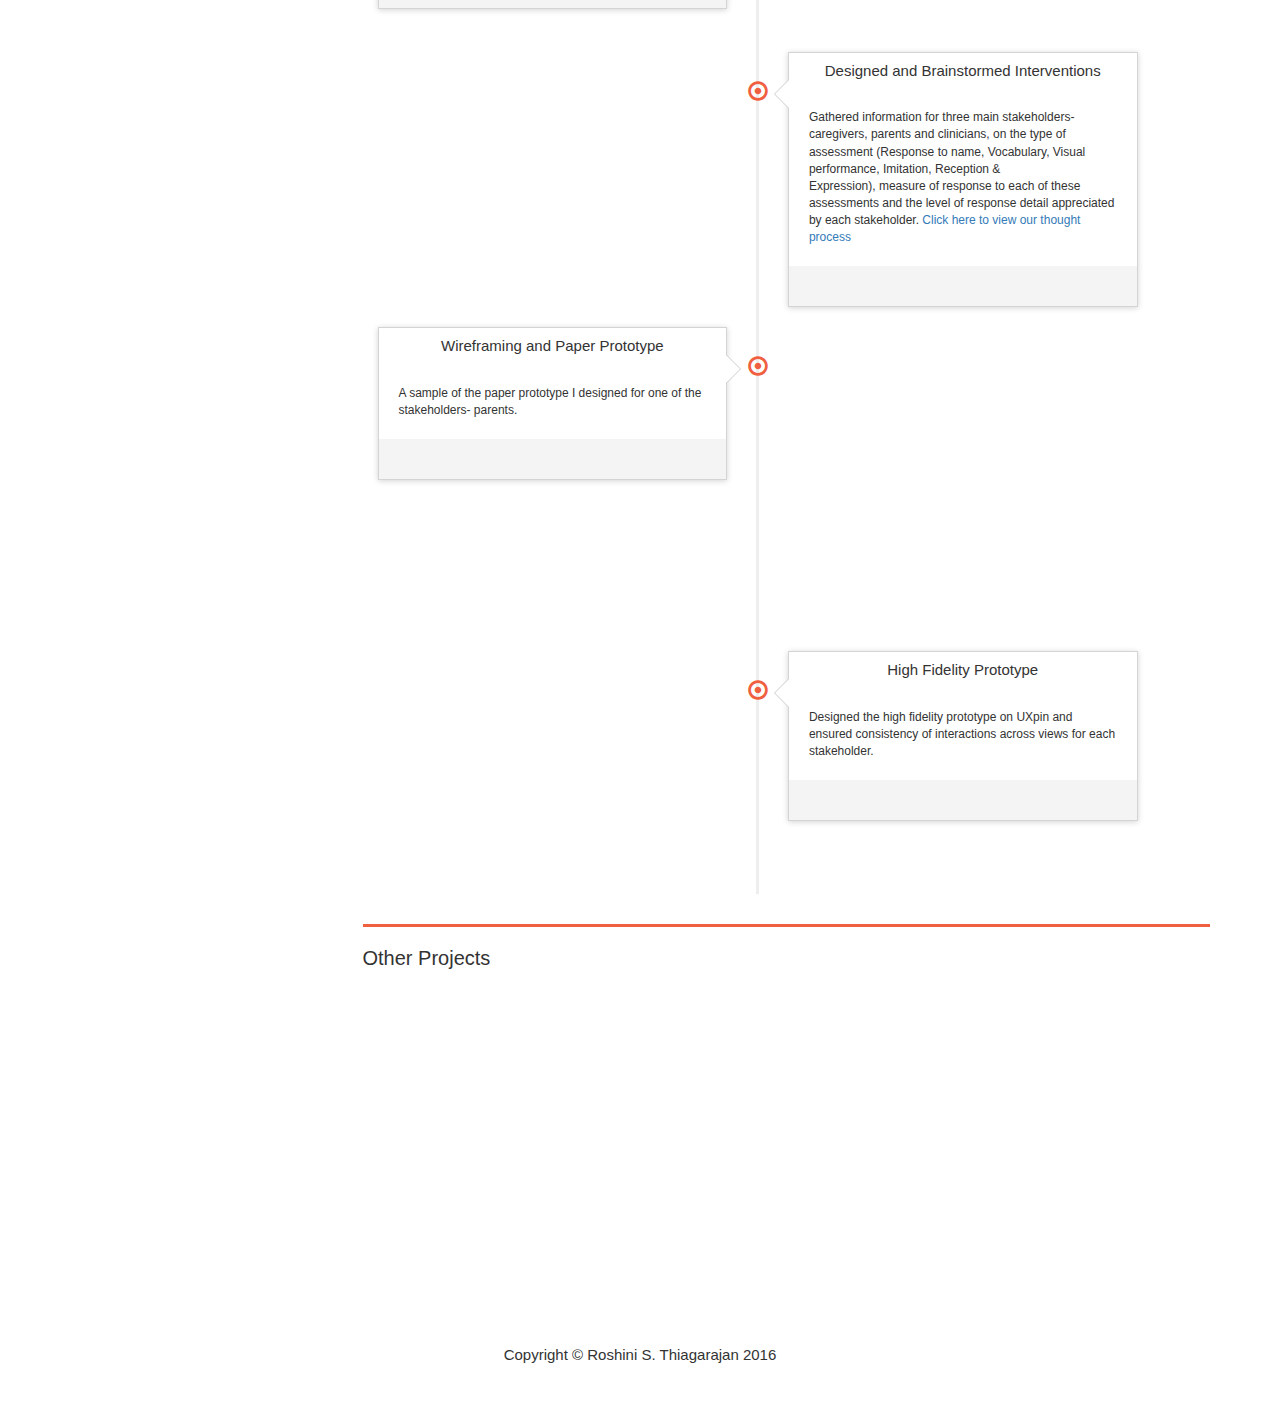
==== commit b1f76032: "Final changes made in text." ====
--- a/autino.html
+++ b/autino.html
@@ -106,7 +106,7 @@
                     <h2 id = "sec0">Concept</h2>
                     <p>Autism is characterized by impairments in communication, behavior and social interaction. Currently, there is no known cure for autism. However, as quoted by the National Autism Association, “with early intervention and treatment, the diverse symptoms related to autism can be greatly improved and in some cases completely overcome.“</p>
                     <p>As part of our course work at Cornell University, our team of 5 students took on the grand challenge of addressing issues faced by individuals with autism, in particular for children in their early years of development.</p>
-                    <p>We developed the <b>design</b> concept of the Autino ecosystem, <b>an ambient installation</b> at schools for autistic children and created a prototype for reporting data that would enable caregivers, parents and clinicians to plan and execute effective and evidence-based interventions.</p>
+                    <p>I contributed to the design of <b>Autino, a responsive ecosystem that creates adaptive games, collects data, gives actionable feedback and provides critical sensory intervention for autistic children</b>. I created a prototype for reporting data that would enable caregivers, parents and clinicians to plan and execute effective and evidence-based interventions.</p>
 
                     <h2>Interested to know more?</h2>
                     <p>
@@ -134,17 +134,6 @@
                 <p style="font-size:15px; text-align:center;">Designed the UI and interaction flow of data reporting interface for parents to make evidence based interventions.</p>
                 
             </div>
-<!--             <div >
-                <div class="col-sm-4">
-                     <img class="img-responsive img-center wow fadeIn" data-wow-delay=".1s"  width="400" height="300" data-wow-delay=".2s" src="img/portfolio/PostIts.jpg" alt="">
-                </div>
-                <div class="col-sm-4">
-                    <img class="img-responsive img-center wow fadeIn" data-wow-delay=".1s" width="200" height="200" data-wow-delay=".2s" src="img/portfolio/sketch.jpg" alt="">
-                </div>
-                <div class="col-sm-4">
-                    <img class="img-responsive img-center wow fadeIn" data-wow-delay=".1s" width="280" height="300" data-wow-delay=".2s" src="img/portfolio/LowFidelityPrototype.png" alt="">
-                </div>
-            </div> -->
         </div>
         
         <hr>
@@ -161,7 +150,7 @@
                 <h5>Research Existing Solutions</h5>
             </div>
             <div class="timeline-body">
-              <p style = "font-size: 12px;">Research existing solutions under three major categories – Smartwear, Applications, Wearables</p>
+              <p style = "font-size: 12px;">Researched existing solutions under three major categories – Smartwear, Applications, Wearables.</p>
               
             </div>
             
@@ -183,10 +172,10 @@
               
             </div>
             <div class="timeline-body">
-              <p style = "font-size: 12px;">Lack of evidence-based interventions <br>
-                    Challenges in data collection<br>
-                    Lack of continuous interventions<br>
-                    Lack of unobtrusive sensory interventions</p>
+              <p style = "font-size: 12px;">- Lack of evidence-based interventions <br>
+                    - Challenges in data collection<br>
+                    - Lack of continuous interventions<br>
+                    - Lack of unobtrusive sensory interventions</p>
             </div>
             
             <div class="timeline-footer">
@@ -201,7 +190,7 @@
               
             </div>
             <div class="timeline-body">
-              <p style = "font-size: 12px;">Process information gathered from relevant research, academic papers and commercial products.
+              <p style = "font-size: 12px;">Processed information gathered from relevant research, academic papers and commercial products.
             </p>
               
             </div>
@@ -223,7 +212,7 @@
               
             </div>
             <div class="timeline-body">
-              <p style = "font-size: 12px;">Gather information for three main stakeholders- caregivers, parents and clinicians, on the type of assessment (Response to name, Vocabulary, Visual performance, Imitation, Reception &amp; Expression),&nbsp;measure of response to each of these assessments and the level of response detail appreciated by&nbsp;each stakeholder. <a href="https://coggle.it/diagram/Vl3PD5zwfOgyE4Ck" target="_blank">Click here to view our cogs at work</a></p>
+              <p style = "font-size: 12px;">Gathered information for three main stakeholders- caregivers, parents and clinicians, on the type of assessment (Response to name, Vocabulary, Visual performance, Imitation, Reception &amp; Expression),&nbsp;measure of response to each of these assessments and the level of response detail appreciated by&nbsp;each stakeholder. <a href="https://coggle.it/diagram/Vl3PD5zwfOgyE4Ck" target="_blank">Click here to view our thought process</a></p>
               
             </div>
             
@@ -259,7 +248,7 @@
               
             </div>
             <div class="timeline-body">
-              <p style = "font-size: 12px;">Designed the high fidelity prototype on UXpin.</p>
+              <p style = "font-size: 12px;">Designed the high fidelity prototype on UXpin and ensured consistency of interactions across views for each stakeholder.</p>
               
             </div>
             
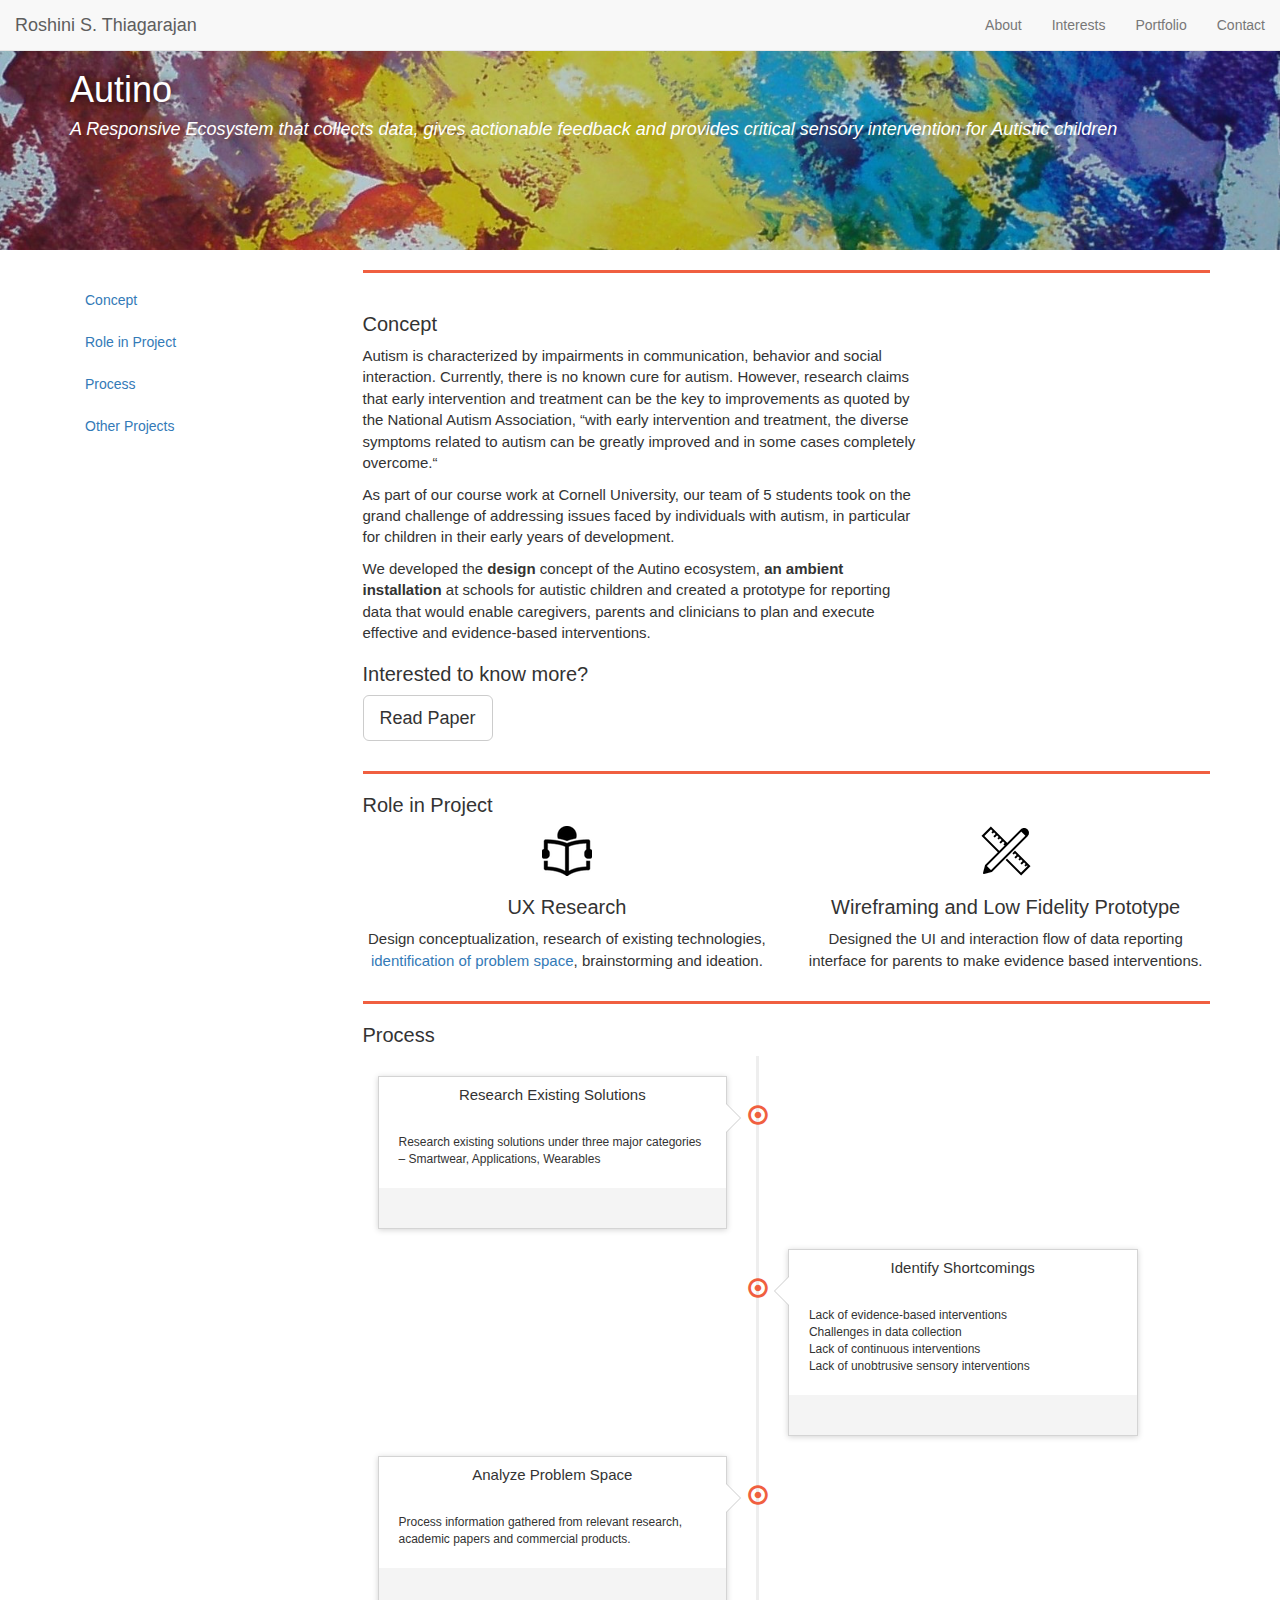
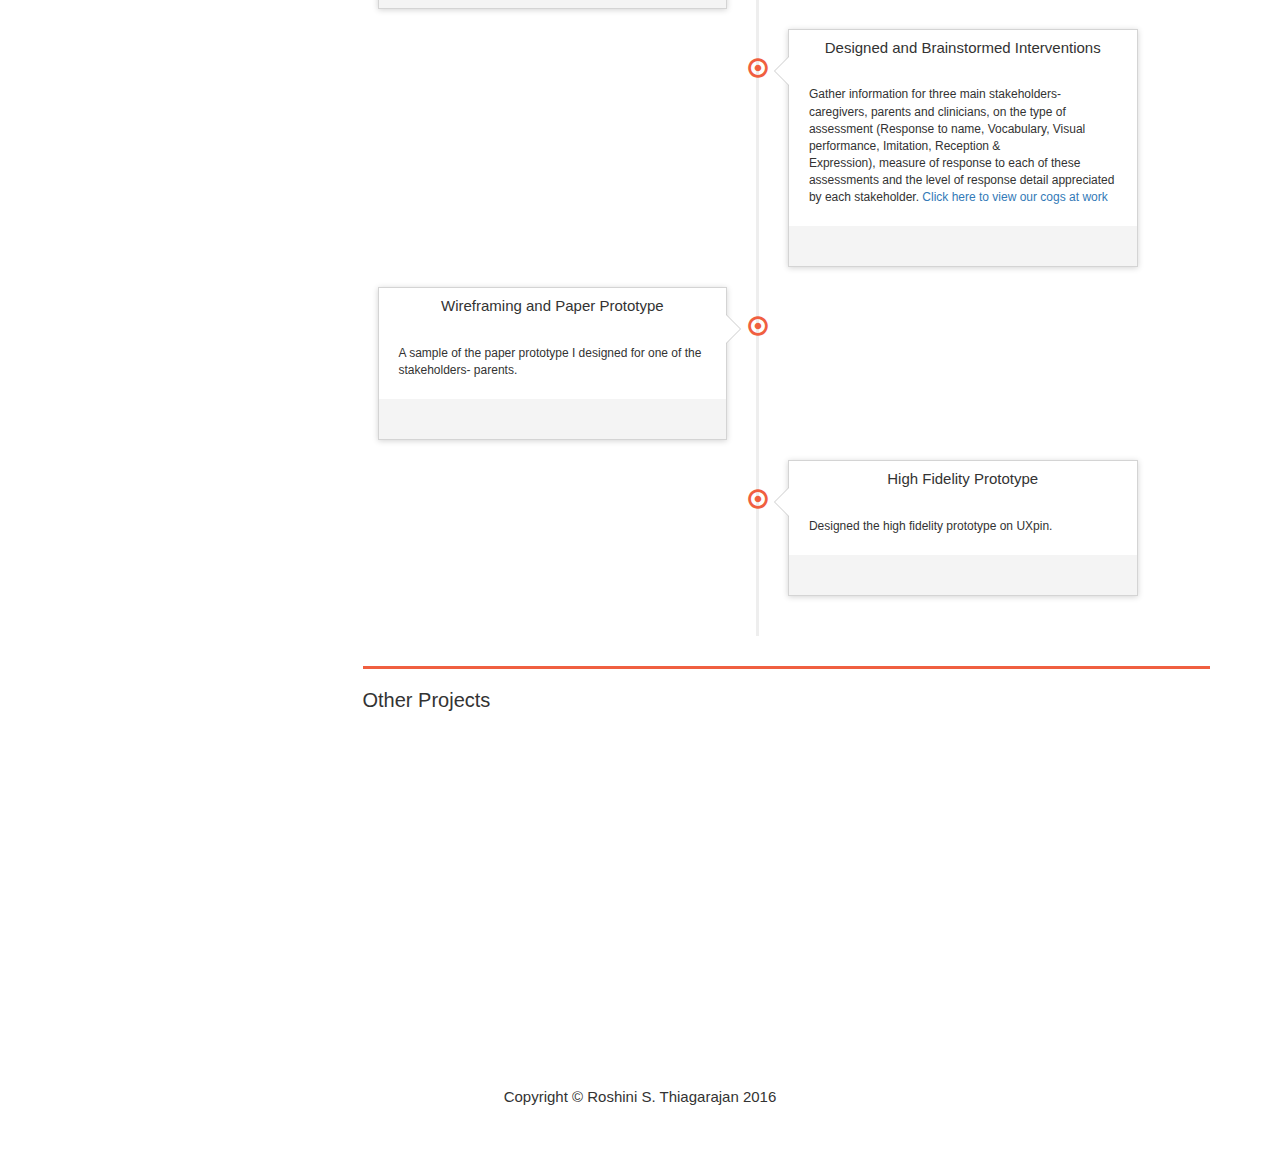
==== commit 0fcd5c3b: "Auction Under Modification" ====
--- a/autino.html
+++ b/autino.html
@@ -104,9 +104,9 @@
         <div class="row">
             <div class="col-sm-8">
                     <h2 id = "sec0">Concept</h2>
-                    <p>Autism is characterized by impairments in communication, behavior and social interaction. Currently, there is no known cure for autism. However, as quoted by the National Autism Association, “with early intervention and treatment, the diverse symptoms related to autism can be greatly improved and in some cases completely overcome.“</p>
+                    <p>Autism is characterized by impairments in communication, behavior and social interaction. Currently, there is no known cure for autism. However, research claims that early intervention and treatment can be the key to improvements as quoted by the National Autism Association, “with early intervention and treatment, the diverse symptoms related to autism can be greatly improved and in some cases completely overcome.“</p>
                     <p>As part of our course work at Cornell University, our team of 5 students took on the grand challenge of addressing issues faced by individuals with autism, in particular for children in their early years of development.</p>
-                    <p>I contributed to the design of <b>Autino, a responsive ecosystem that creates adaptive games, collects data, gives actionable feedback and provides critical sensory intervention for autistic children</b>. I created a prototype for reporting data that would enable caregivers, parents and clinicians to plan and execute effective and evidence-based interventions.</p>
+                    <p>We developed the <b>design</b> concept of the Autino ecosystem, <b>an ambient installation</b> at schools for autistic children and created a prototype for reporting data that would enable caregivers, parents and clinicians to plan and execute effective and evidence-based interventions.</p>
 
                     <h2>Interested to know more?</h2>
                     <p>
@@ -134,6 +134,17 @@
                 <p style="font-size:15px; text-align:center;">Designed the UI and interaction flow of data reporting interface for parents to make evidence based interventions.</p>
                 
             </div>
+<!--             <div >
+                <div class="col-sm-4">
+                     <img class="img-responsive img-center wow fadeIn" data-wow-delay=".1s"  width="400" height="300" data-wow-delay=".2s" src="img/portfolio/PostIts.jpg" alt="">
+                </div>
+                <div class="col-sm-4">
+                    <img class="img-responsive img-center wow fadeIn" data-wow-delay=".1s" width="200" height="200" data-wow-delay=".2s" src="img/portfolio/sketch.jpg" alt="">
+                </div>
+                <div class="col-sm-4">
+                    <img class="img-responsive img-center wow fadeIn" data-wow-delay=".1s" width="280" height="300" data-wow-delay=".2s" src="img/portfolio/LowFidelityPrototype.png" alt="">
+                </div>
+            </div> -->
         </div>
         
         <hr>
@@ -150,7 +161,7 @@
                 <h5>Research Existing Solutions</h5>
             </div>
             <div class="timeline-body">
-              <p style = "font-size: 12px;">Researched existing solutions under three major categories – Smartwear, Applications, Wearables.</p>
+              <p style = "font-size: 12px;">Research existing solutions under three major categories – Smartwear, Applications, Wearables</p>
               
             </div>
             
@@ -159,7 +170,7 @@
           </div>
 
           <div class="col-xs-12 col-sm-6 col-lg-6">
-             <img src="img/Autino/Existing-Tech.jpg" class="img-responsive wow bounceInRight " data-wow-delay=".2s" alt="" style="PADDING-LEFT: 51px; PADDING-RIGHT: 5px; PADDING-TOP: 5px; PADDING-BOTTOM: 5px">
+             <img src="img/autino/Existing-Tech.jpg" class="img-responsive wow bounceInRight " data-wow-delay=".2s" alt="" style="PADDING-LEFT: 51px; PADDING-RIGHT: 5px; PADDING-TOP: 5px; PADDING-BOTTOM: 5px">
         </div>
         
         </li>
@@ -172,10 +183,10 @@
               
             </div>
             <div class="timeline-body">
-              <p style = "font-size: 12px;">- Lack of evidence-based interventions <br>
-                    - Challenges in data collection<br>
-                    - Lack of continuous interventions<br>
-                    - Lack of unobtrusive sensory interventions</p>
+              <p style = "font-size: 12px;">Lack of evidence-based interventions <br>
+                    Challenges in data collection<br>
+                    Lack of continuous interventions<br>
+                    Lack of unobtrusive sensory interventions</p>
             </div>
             
             <div class="timeline-footer">
@@ -190,7 +201,7 @@
               
             </div>
             <div class="timeline-body">
-              <p style = "font-size: 12px;">Processed information gathered from relevant research, academic papers and commercial products.
+              <p style = "font-size: 12px;">Process information gathered from relevant research, academic papers and commercial products.
             </p>
               
             </div>
@@ -199,7 +210,7 @@
             </div>
           </div>
           <div class="col-xs-12 col-sm-6 col-lg-6">
-             <img src="img/Autino/Brainstorm.jpg" class="img-responsive wow bounceInRight " data-wow-delay=".2s" alt="" style="PADDING-LEFT: 51px; PADDING-RIGHT: 5px; PADDING-TOP: 5px; PADDING-BOTTOM: 5px">
+             <img src="img/autino/Brainstorm.jpg" class="img-responsive wow bounceInRight " data-wow-delay=".2s" alt="" style="PADDING-LEFT: 51px; PADDING-RIGHT: 5px; PADDING-TOP: 5px; PADDING-BOTTOM: 5px">
         </div>
         </li>
         
@@ -212,7 +223,7 @@
               
             </div>
             <div class="timeline-body">
-              <p style = "font-size: 12px;">Gathered information for three main stakeholders- caregivers, parents and clinicians, on the type of assessment (Response to name, Vocabulary, Visual performance, Imitation, Reception &amp; Expression),&nbsp;measure of response to each of these assessments and the level of response detail appreciated by&nbsp;each stakeholder. <a href="https://coggle.it/diagram/Vl3PD5zwfOgyE4Ck" target="_blank">Click here to view our thought process</a></p>
+              <p style = "font-size: 12px;">Gather information for three main stakeholders- caregivers, parents and clinicians, on the type of assessment (Response to name, Vocabulary, Visual performance, Imitation, Reception &amp; Expression),&nbsp;measure of response to each of these assessments and the level of response detail appreciated by&nbsp;each stakeholder. <a href="https://coggle.it/diagram/Vl3PD5zwfOgyE4Ck" target="_blank">Click here to view our cogs at work</a></p>
               
             </div>
             
@@ -235,7 +246,7 @@
             </div>
           </div>
           <div class="col-xs-12 col-sm-6 col-lg-6">
-             <img src="img/Autino/Wireframe.jpg" class="img-responsive wow bounceInRight " data-wow-delay=".2s" alt="" style="PADDING-LEFT: 51px; PADDING-RIGHT: 5px; PADDING-TOP: 5px; PADDING-BOTTOM: 5px">
+             <img src="img/autino/Wireframe.jpg" class="img-responsive wow bounceInRight " data-wow-delay=".2s" alt="" style="PADDING-LEFT: 51px; PADDING-RIGHT: 5px; PADDING-TOP: 5px; PADDING-BOTTOM: 5px">
         </div>
         </li>
 
@@ -248,7 +259,7 @@
               
             </div>
             <div class="timeline-body">
-              <p style = "font-size: 12px;">Designed the high fidelity prototype on UXpin and ensured consistency of interactions across views for each stakeholder.</p>
+              <p style = "font-size: 12px;">Designed the high fidelity prototype on UXpin.</p>
               
             </div>
             
@@ -257,7 +268,7 @@
           </div>
 
           <div class="col-xs-12 col-sm-6 col-lg-6">
-             <img src="img/Autino/Parents01.png" class="img-responsive wow bounceInRight " data-wow-delay=".2s" alt="" style="PADDING-LEFT: 51px; PADDING-RIGHT: 30px; PADDING-TOP: 5px; PADDING-BOTTOM: 5px">
+             <img src="img/autino/Parents01.png" class="img-responsive wow bounceInRight " data-wow-delay=".2s" alt="" style="PADDING-LEFT: 51px; PADDING-RIGHT: 30px; PADDING-TOP: 5px; PADDING-BOTTOM: 5px">
         </div>
 
         </li>
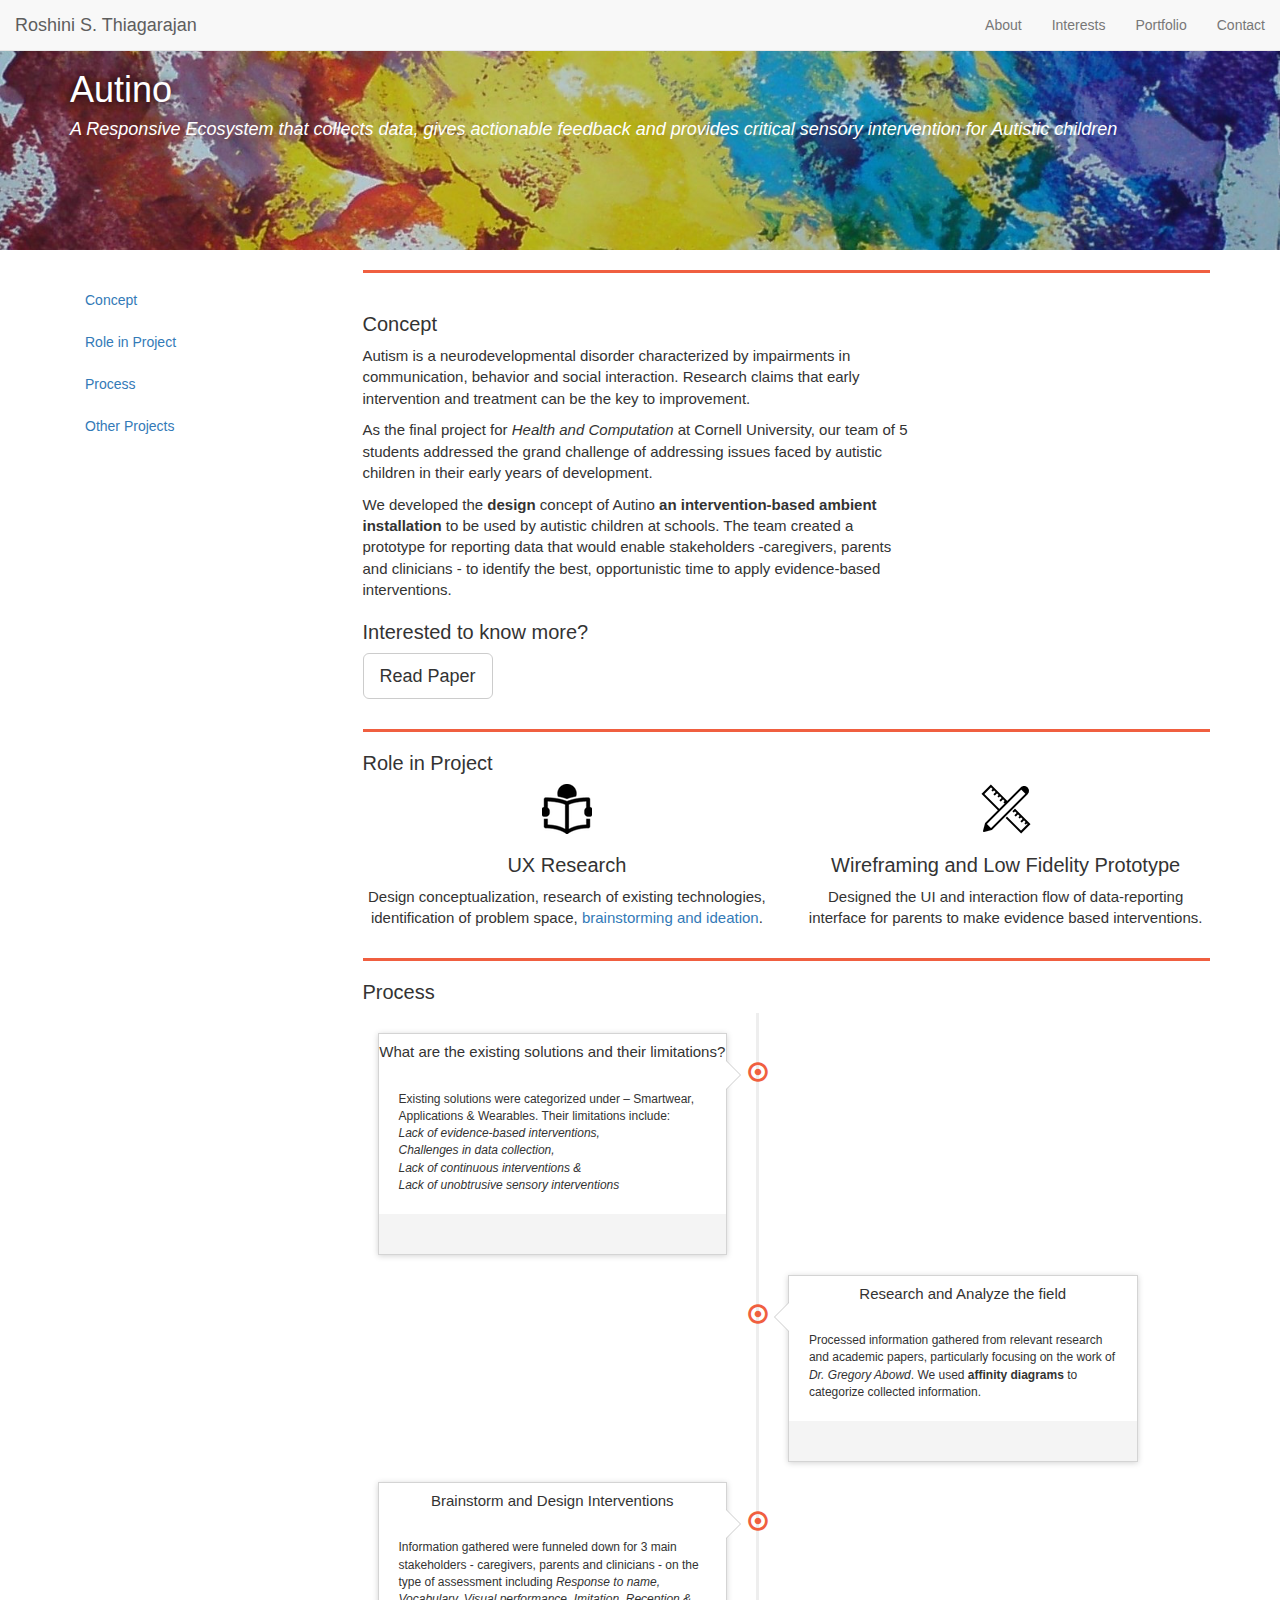
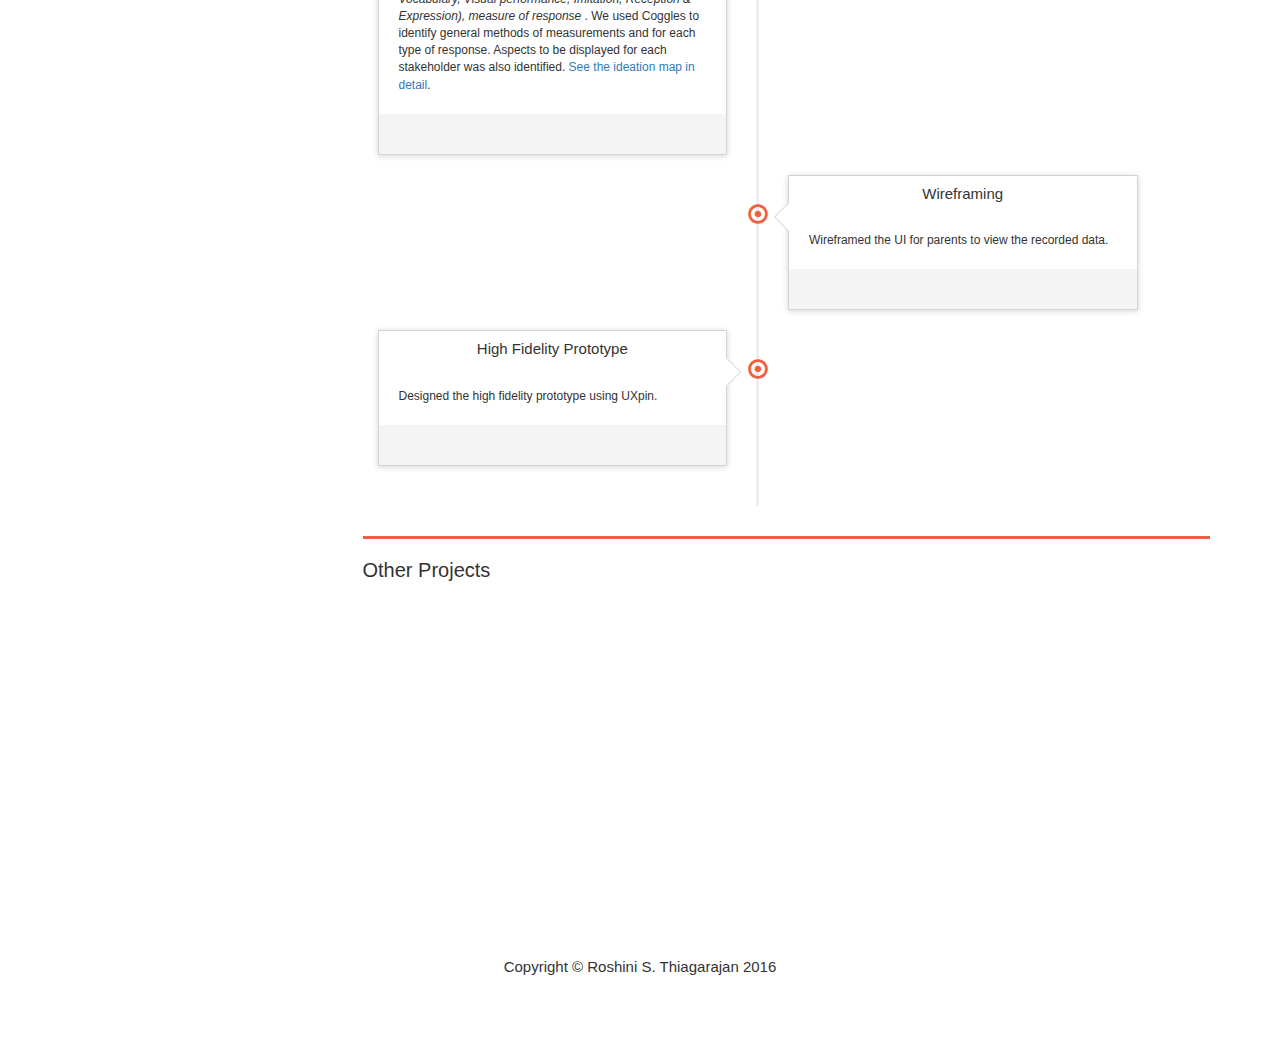
==== commit c67f5287: "Made changes to content of Autino and Intro of EnergySense" ====
--- a/autino.html
+++ b/autino.html
@@ -104,9 +104,9 @@
         <div class="row">
             <div class="col-sm-8">
                     <h2 id = "sec0">Concept</h2>
-                    <p>Autism is characterized by impairments in communication, behavior and social interaction. Currently, there is no known cure for autism. However, research claims that early intervention and treatment can be the key to improvements as quoted by the National Autism Association, “with early intervention and treatment, the diverse symptoms related to autism can be greatly improved and in some cases completely overcome.“</p>
-                    <p>As part of our course work at Cornell University, our team of 5 students took on the grand challenge of addressing issues faced by individuals with autism, in particular for children in their early years of development.</p>
-                    <p>We developed the <b>design</b> concept of the Autino ecosystem, <b>an ambient installation</b> at schools for autistic children and created a prototype for reporting data that would enable caregivers, parents and clinicians to plan and execute effective and evidence-based interventions.</p>
+                    <p>Autism is a neurodevelopmental disorder characterized by impairments in communication, behavior and social interaction. Research claims that early intervention and treatment can be the key to improvement.</p>
+                    <p>As the final project for<i> Health and Computation</i> at Cornell University, our team of 5 students addressed the grand challenge of addressing issues faced by autistic children in their early years of development.</p>
+                    <p>We developed the <b>design</b> concept of Autino <b>an intervention-based ambient installation</b> to be used by autistic children at schools. The team created a prototype for reporting data that would enable  stakeholders -caregivers, parents and clinicians - to identify the best, opportunistic time to apply evidence-based interventions.</p>
 
                     <h2>Interested to know more?</h2>
                     <p>
@@ -125,26 +125,15 @@
             <div class="col-sm-6">
                 <img class="img-responsive img-center wow bounceIn"  data-wow-delay=".2s" src="img/portfolio/Reading-104.png" alt="">
                 <h3 >UX Research</h3>
-                <p style="font-size:15px; text-align:center;">Design conceptualization, research of existing technologies, <a href="https://coggle.it/diagram/Vl3PD5zwfOgyE4Ck">identification of problem space</a>, brainstorming and ideation.</p>
+                <p style="font-size:15px; text-align:center;">Design conceptualization, research of existing technologies, identification of problem space, <a href="https://coggle.it/diagram/Vl3PD5zwfOgyE4Ck">brainstorming and ideation</a>.</p>
                
             </div>
             <div class="col-sm-6">
                 <img class="img-responsive img-center wow bounceIn" data-wow-delay=".2s" src="img/portfolio/Design-50.png" alt="">
                 <h3>Wireframing and Low Fidelity Prototype </h3>
-                <p style="font-size:15px; text-align:center;">Designed the UI and interaction flow of data reporting interface for parents to make evidence based interventions.</p>
+                <p style="font-size:15px; text-align:center;">Designed the UI and interaction flow of data-reporting interface for parents to make evidence based interventions.</p>
                 
             </div>
-<!--             <div >
-                <div class="col-sm-4">
-                     <img class="img-responsive img-center wow fadeIn" data-wow-delay=".1s"  width="400" height="300" data-wow-delay=".2s" src="img/portfolio/PostIts.jpg" alt="">
-                </div>
-                <div class="col-sm-4">
-                    <img class="img-responsive img-center wow fadeIn" data-wow-delay=".1s" width="200" height="200" data-wow-delay=".2s" src="img/portfolio/sketch.jpg" alt="">
-                </div>
-                <div class="col-sm-4">
-                    <img class="img-responsive img-center wow fadeIn" data-wow-delay=".1s" width="280" height="300" data-wow-delay=".2s" src="img/portfolio/LowFidelityPrototype.png" alt="">
-                </div>
-            </div> -->
         </div>
         
         <hr>
@@ -158,10 +147,14 @@
           <div class="timeline-badge primary"><a><i class="glyphicon glyphicon-record" rel="tooltip" title="11 hours ago via Twitter" id=""></i></a></div>
           <div class="timeline-panel">
             <div class="timeline-heading">
-                <h5>Research Existing Solutions</h5>
-            </div>
-            <div class="timeline-body">
-              <p style = "font-size: 12px;">Research existing solutions under three major categories – Smartwear, Applications, Wearables</p>
+                <h5>What are the existing solutions and their limitations?</h5>
+            </div>
+            <div class="timeline-body">
+              <p style = "font-size: 12px;">Existing solutions were categorized under – Smartwear, Applications & Wearables. Their limitations include: <br>
+                <i>Lack of evidence-based interventions, <br>
+                    Challenges in data collection,<br>
+                    Lack of continuous interventions &<br>
+                    Lack of unobtrusive sensory interventions</i></p>
               
             </div>
             
@@ -179,29 +172,29 @@
           <div class="timeline-badge primary"><a><i class="glyphicon glyphicon-record invert" rel="tooltip" title="11 hours ago via Twitter" id=""></i></a></div>
           <div class="timeline-panel">
             <div class="timeline-heading">
-              <h5>Identify Shortcomings</h5>
-              
-            </div>
-            <div class="timeline-body">
-              <p style = "font-size: 12px;">Lack of evidence-based interventions <br>
-                    Challenges in data collection<br>
-                    Lack of continuous interventions<br>
-                    Lack of unobtrusive sensory interventions</p>
-            </div>
-            
-            <div class="timeline-footer">
-            </div>
-          </div>
+              <h5>Research and Analyze the field</h5>
+              
+            </div>
+            <div class="timeline-body">
+              <p style = "font-size: 12px;">Processed information gathered from relevant research and academic papers, particularly focusing on the work of <i>Dr. Gregory Abowd</i>. We used <b>affinity diagrams</b> to categorize collected information.</p>
+            </div>
+            
+            <div class="timeline-footer">
+            </div>
+          </div>
+          <div class="col-xs-12 col-sm-6 col-lg-6">
+             <img src="img/autino/Brainstorm.jpg" class="img-responsive wow bounceInRight " data-wow-delay=".2s" alt="" style="PADDING-LEFT: 51px; PADDING-RIGHT: 5px; PADDING-TOP: 5px; PADDING-BOTTOM: 5px">
+        </div>
         </li>
         <li>
           <div class="timeline-badge primary"><a><i class="glyphicon glyphicon-record" rel="tooltip" title="11 hours ago via Twitter" id=""></i></a></div>
           <div class="timeline-panel">
             <div class="timeline-heading">
-              <h5>Analyze Problem Space</h5>
-              
-            </div>
-            <div class="timeline-body">
-              <p style = "font-size: 12px;">Process information gathered from relevant research, academic papers and commercial products.
+              <h5>Brainstorm and Design Interventions</h5>
+              
+            </div>
+            <div class="timeline-body">
+              <p style = "font-size: 12px;">Information gathered were funneled down for 3 main stakeholders - caregivers, parents and clinicians - on the type of assessment including <i>Response to name, Vocabulary, Visual performance, Imitation, Reception &amp; Expression),&nbsp;measure of response </i>. We used Coggles to identify general methods of measurements and for each type of response. Aspects to be displayed for each stakeholder was also identified. <a href="https://coggle.it/diagram/Vl3PD5zwfOgyE4Ck" target="_blank">See the ideation map in detail</a>.
             </p>
               
             </div>
@@ -210,7 +203,8 @@
             </div>
           </div>
           <div class="col-xs-12 col-sm-6 col-lg-6">
-             <img src="img/autino/Brainstorm.jpg" class="img-responsive wow bounceInRight " data-wow-delay=".2s" alt="" style="PADDING-LEFT: 51px; PADDING-RIGHT: 5px; PADDING-TOP: 5px; PADDING-BOTTOM: 5px">
+             <img src="img/autino/overallCon.png" class="img-responsive wow bounceInRight " data-wow-delay=".2s" alt="" style="PADDING-LEFT: 51px; PADDING-RIGHT: 5px; PADDING-TOP: 5px; PADDING-BOTTOM: 5px">
+           <img src="img/autino/parentsCoggles.png" class="img-responsive wow bounceInRight " data-wow-delay=".2s" alt="" style="PADDING-LEFT: 51px; PADDING-RIGHT: 5px; PADDING-TOP: 5px; PADDING-BOTTOM: 5px">
         </div>
         </li>
         
@@ -219,60 +213,38 @@
           <div class="timeline-badge primary"><a><i class="glyphicon glyphicon-record invert" rel="tooltip" title="11 hours ago via Twitter" id=""></i></a></div>
           <div class="timeline-panel">
             <div class="timeline-heading">
-              <h5>Designed and Brainstormed Interventions</h5>
-              
-            </div>
-            <div class="timeline-body">
-              <p style = "font-size: 12px;">Gather information for three main stakeholders- caregivers, parents and clinicians, on the type of assessment (Response to name, Vocabulary, Visual performance, Imitation, Reception &amp; Expression),&nbsp;measure of response to each of these assessments and the level of response detail appreciated by&nbsp;each stakeholder. <a href="https://coggle.it/diagram/Vl3PD5zwfOgyE4Ck" target="_blank">Click here to view our cogs at work</a></p>
-              
-            </div>
-            
-            <div class="timeline-footer">
-            </div>
-          </div>
-
+              <h5>Wireframing</h5>
+              
+            </div>
+            <div class="timeline-body">
+              <p style = "font-size: 12px;">Wireframed the UI for parents to view the recorded data.</p>
+              
+            </div>
+            
+            <div class="timeline-footer">
+            </div>
+          </div>
+          <div class="col-xs-12 col-sm-6 col-lg-6">
+             <img src="img/autino/Wireframe.jpg" class="img-responsive wow bounceInRight " data-wow-delay=".2s" alt="" style="PADDING-LEFT: 51px; PADDING-RIGHT: 5px; PADDING-TOP: 5px; PADDING-BOTTOM: 5px">
+        </div>
         </li>
         <li>
           <div class="timeline-badge primary"><a><i class="glyphicon glyphicon-record" rel="tooltip" title="11 hours ago via Twitter" id=""></i></a></div>
           <div class="timeline-panel">
             <div class="timeline-heading">
-              <h5>Wireframing and Paper Prototype</h5>
-            </div>
-            <div class="timeline-body">
-              <p style = "font-size: 12px;">A sample of the paper prototype I designed for one of the stakeholders- parents.</p>
-            </div>
-            
-            <div class="timeline-footer">
-            </div>
-          </div>
-          <div class="col-xs-12 col-sm-6 col-lg-6">
-             <img src="img/autino/Wireframe.jpg" class="img-responsive wow bounceInRight " data-wow-delay=".2s" alt="" style="PADDING-LEFT: 51px; PADDING-RIGHT: 5px; PADDING-TOP: 5px; PADDING-BOTTOM: 5px">
-        </div>
-        </li>
-
-         <li  class="timeline-inverted">
- 
-          <div class="timeline-badge primary"><a><i class="glyphicon glyphicon-record invert" rel="tooltip" title="11 hours ago via Twitter" id=""></i></a></div>
-          <div class="timeline-panel">
-            <div class="timeline-heading">
               <h5>High Fidelity Prototype</h5>
-              
-            </div>
-            <div class="timeline-body">
-              <p style = "font-size: 12px;">Designed the high fidelity prototype on UXpin.</p>
-              
-            </div>
-            
-            <div class="timeline-footer">
-            </div>
-          </div>
-
+            </div>
+            <div class="timeline-body">
+              <p style = "font-size: 12px;">Designed the high fidelity prototype using UXpin.</p>
+            </div>
+            
+            <div class="timeline-footer">
+            </div>
+          </div>
           <div class="col-xs-12 col-sm-6 col-lg-6">
              <img src="img/autino/Parents01.png" class="img-responsive wow bounceInRight " data-wow-delay=".2s" alt="" style="PADDING-LEFT: 51px; PADDING-RIGHT: 30px; PADDING-TOP: 5px; PADDING-BOTTOM: 5px">
         </div>
-
-        </li>
-        
+        </li>
     </ul>
 </div>
         
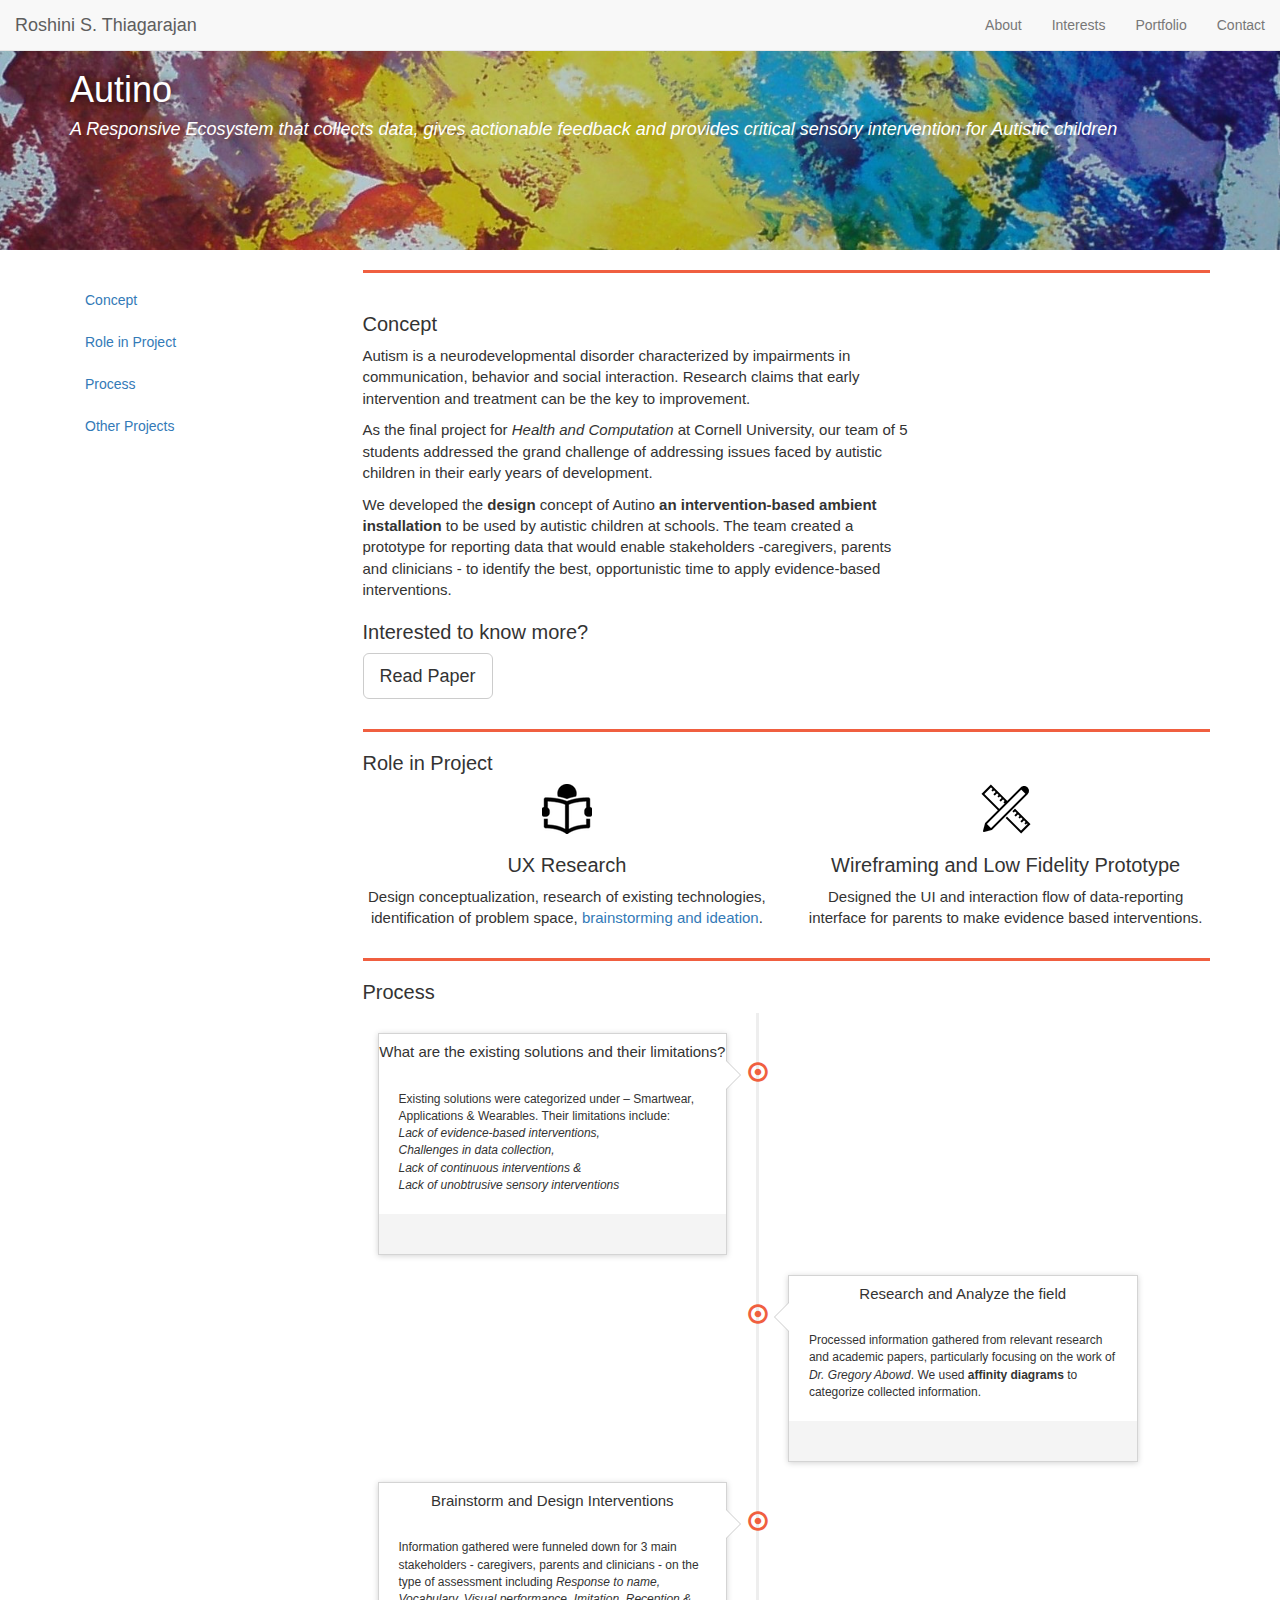
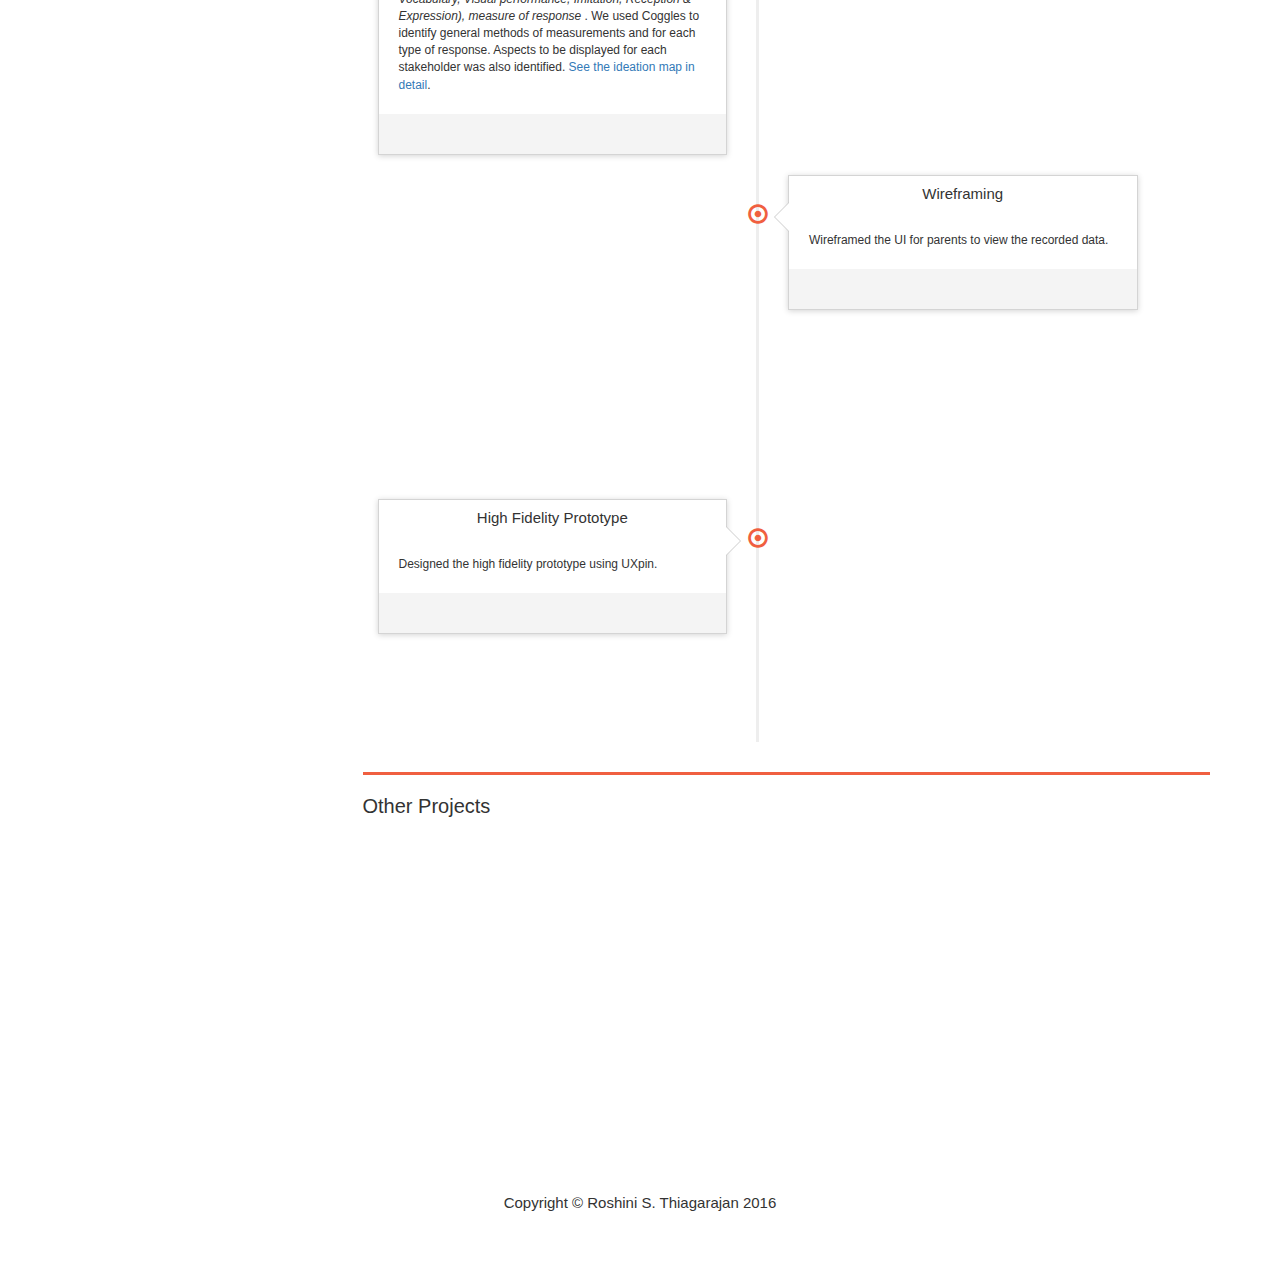
==== commit a522c7be: "Updating pictures and url" ====
--- a/autino.html
+++ b/autino.html
@@ -163,7 +163,7 @@
           </div>
 
           <div class="col-xs-12 col-sm-6 col-lg-6">
-             <img src="img/autino/Existing-Tech.jpg" class="img-responsive wow bounceInRight " data-wow-delay=".2s" alt="" style="PADDING-LEFT: 51px; PADDING-RIGHT: 5px; PADDING-TOP: 5px; PADDING-BOTTOM: 5px">
+             <img src="img/Autino/Existing-Tech.jpg" class="img-responsive wow bounceInRight " data-wow-delay=".2s" alt="" style="PADDING-LEFT: 51px; PADDING-RIGHT: 5px; PADDING-TOP: 5px; PADDING-BOTTOM: 5px">
         </div>
         
         </li>
@@ -183,7 +183,7 @@
             </div>
           </div>
           <div class="col-xs-12 col-sm-6 col-lg-6">
-             <img src="img/autino/Brainstorm.jpg" class="img-responsive wow bounceInRight " data-wow-delay=".2s" alt="" style="PADDING-LEFT: 51px; PADDING-RIGHT: 5px; PADDING-TOP: 5px; PADDING-BOTTOM: 5px">
+             <img src="img/Autino/Brainstorm.jpg" class="img-responsive wow bounceInRight " data-wow-delay=".2s" alt="" style="PADDING-LEFT: 51px; PADDING-RIGHT: 5px; PADDING-TOP: 5px; PADDING-BOTTOM: 5px">
         </div>
         </li>
         <li>
@@ -203,8 +203,8 @@
             </div>
           </div>
           <div class="col-xs-12 col-sm-6 col-lg-6">
-             <img src="img/autino/overallCon.png" class="img-responsive wow bounceInRight " data-wow-delay=".2s" alt="" style="PADDING-LEFT: 51px; PADDING-RIGHT: 5px; PADDING-TOP: 5px; PADDING-BOTTOM: 5px">
-           <img src="img/autino/parentsCoggles.png" class="img-responsive wow bounceInRight " data-wow-delay=".2s" alt="" style="PADDING-LEFT: 51px; PADDING-RIGHT: 5px; PADDING-TOP: 5px; PADDING-BOTTOM: 5px">
+             <img src="img/Autino/overallCon.png" class="img-responsive wow bounceInRight " data-wow-delay=".2s" alt="" style="PADDING-LEFT: 51px; PADDING-RIGHT: 5px; PADDING-TOP: 5px; PADDING-BOTTOM: 5px">
+           <img src="img/Autino/parentsCoggles.png" class="img-responsive wow bounceInRight " data-wow-delay=".2s" alt="" style="PADDING-LEFT: 51px; PADDING-RIGHT: 5px; PADDING-TOP: 5px; PADDING-BOTTOM: 5px">
         </div>
         </li>
         
@@ -225,7 +225,7 @@
             </div>
           </div>
           <div class="col-xs-12 col-sm-6 col-lg-6">
-             <img src="img/autino/Wireframe.jpg" class="img-responsive wow bounceInRight " data-wow-delay=".2s" alt="" style="PADDING-LEFT: 51px; PADDING-RIGHT: 5px; PADDING-TOP: 5px; PADDING-BOTTOM: 5px">
+             <img src="img/Autino/Wireframe.jpg" class="img-responsive wow bounceInRight " data-wow-delay=".2s" alt="" style="PADDING-LEFT: 51px; PADDING-RIGHT: 5px; PADDING-TOP: 5px; PADDING-BOTTOM: 5px">
         </div>
         </li>
         <li>
@@ -242,7 +242,7 @@
             </div>
           </div>
           <div class="col-xs-12 col-sm-6 col-lg-6">
-             <img src="img/autino/Parents01.png" class="img-responsive wow bounceInRight " data-wow-delay=".2s" alt="" style="PADDING-LEFT: 51px; PADDING-RIGHT: 30px; PADDING-TOP: 5px; PADDING-BOTTOM: 5px">
+             <img src="img/Autino/Parents01.png" class="img-responsive wow bounceInRight " data-wow-delay=".2s" alt="" style="PADDING-LEFT: 51px; PADDING-RIGHT: 30px; PADDING-TOP: 5px; PADDING-BOTTOM: 5px">
         </div>
         </li>
     </ul>
